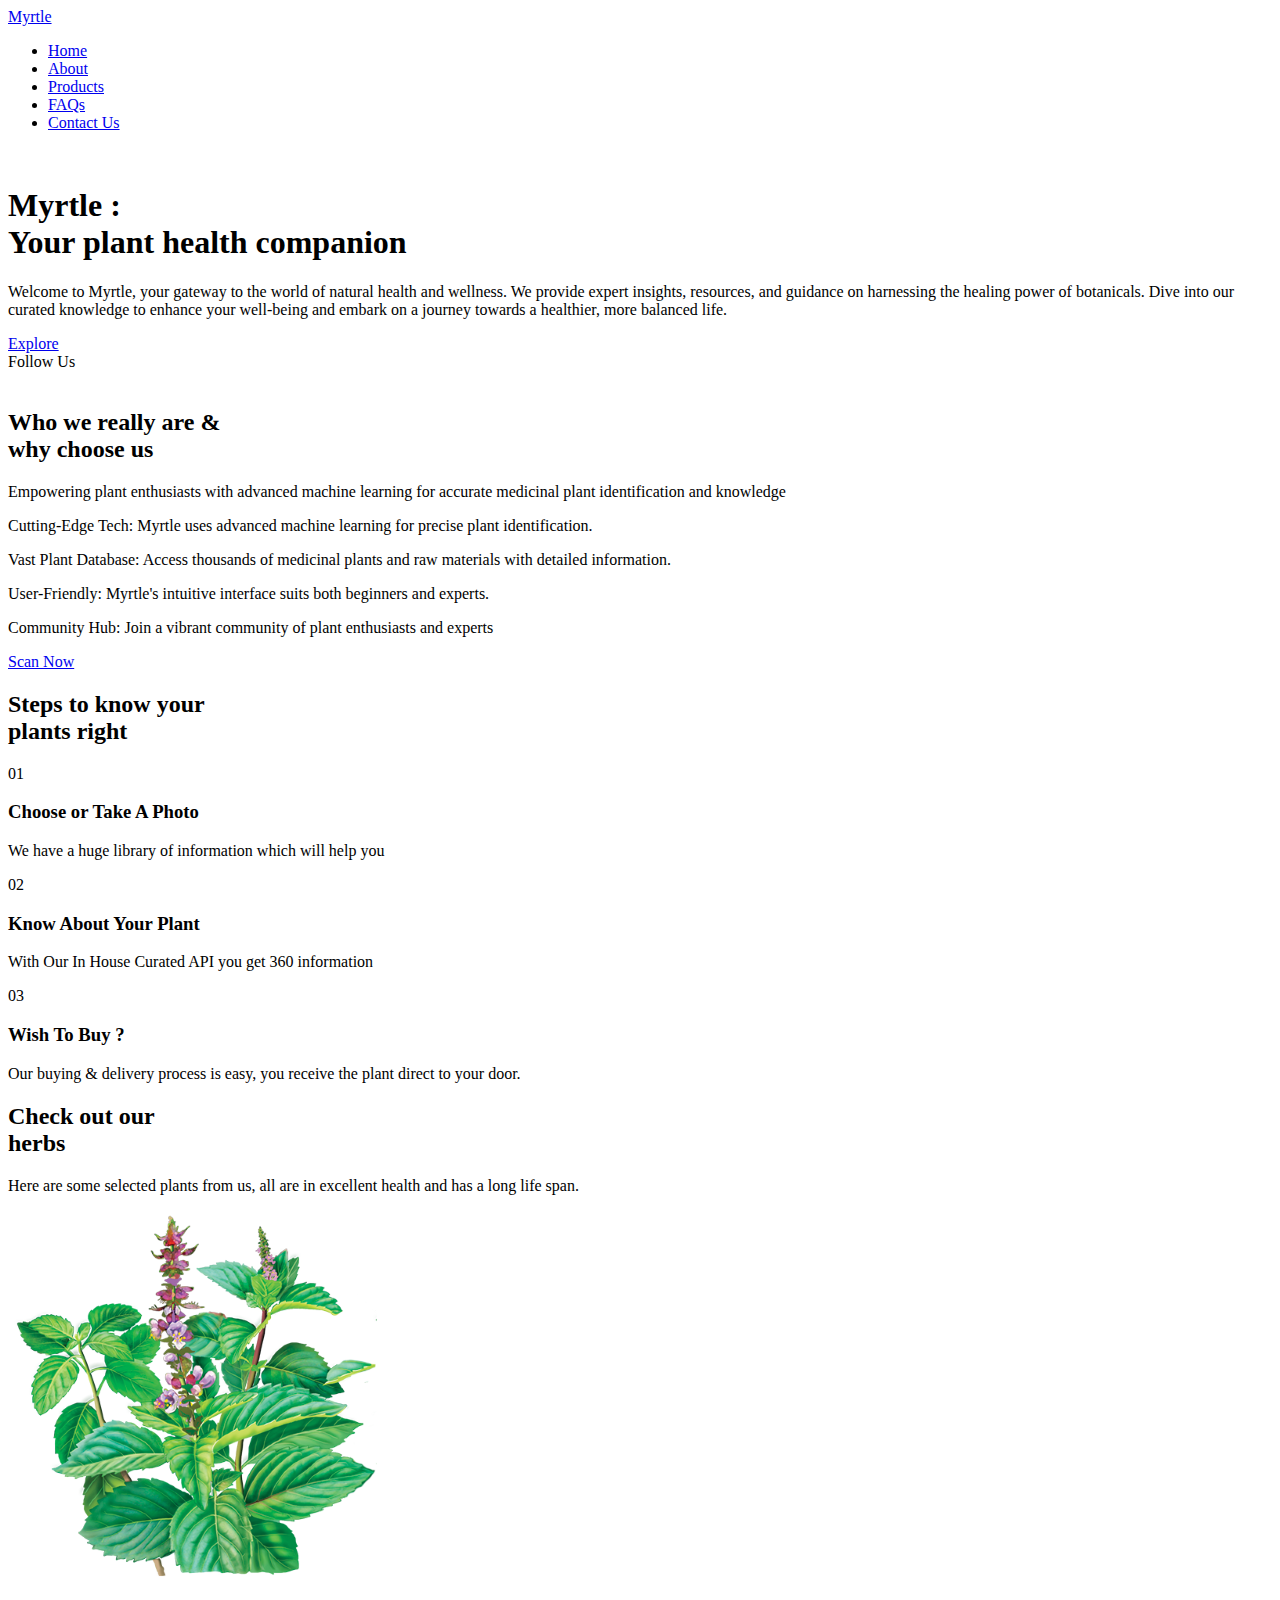
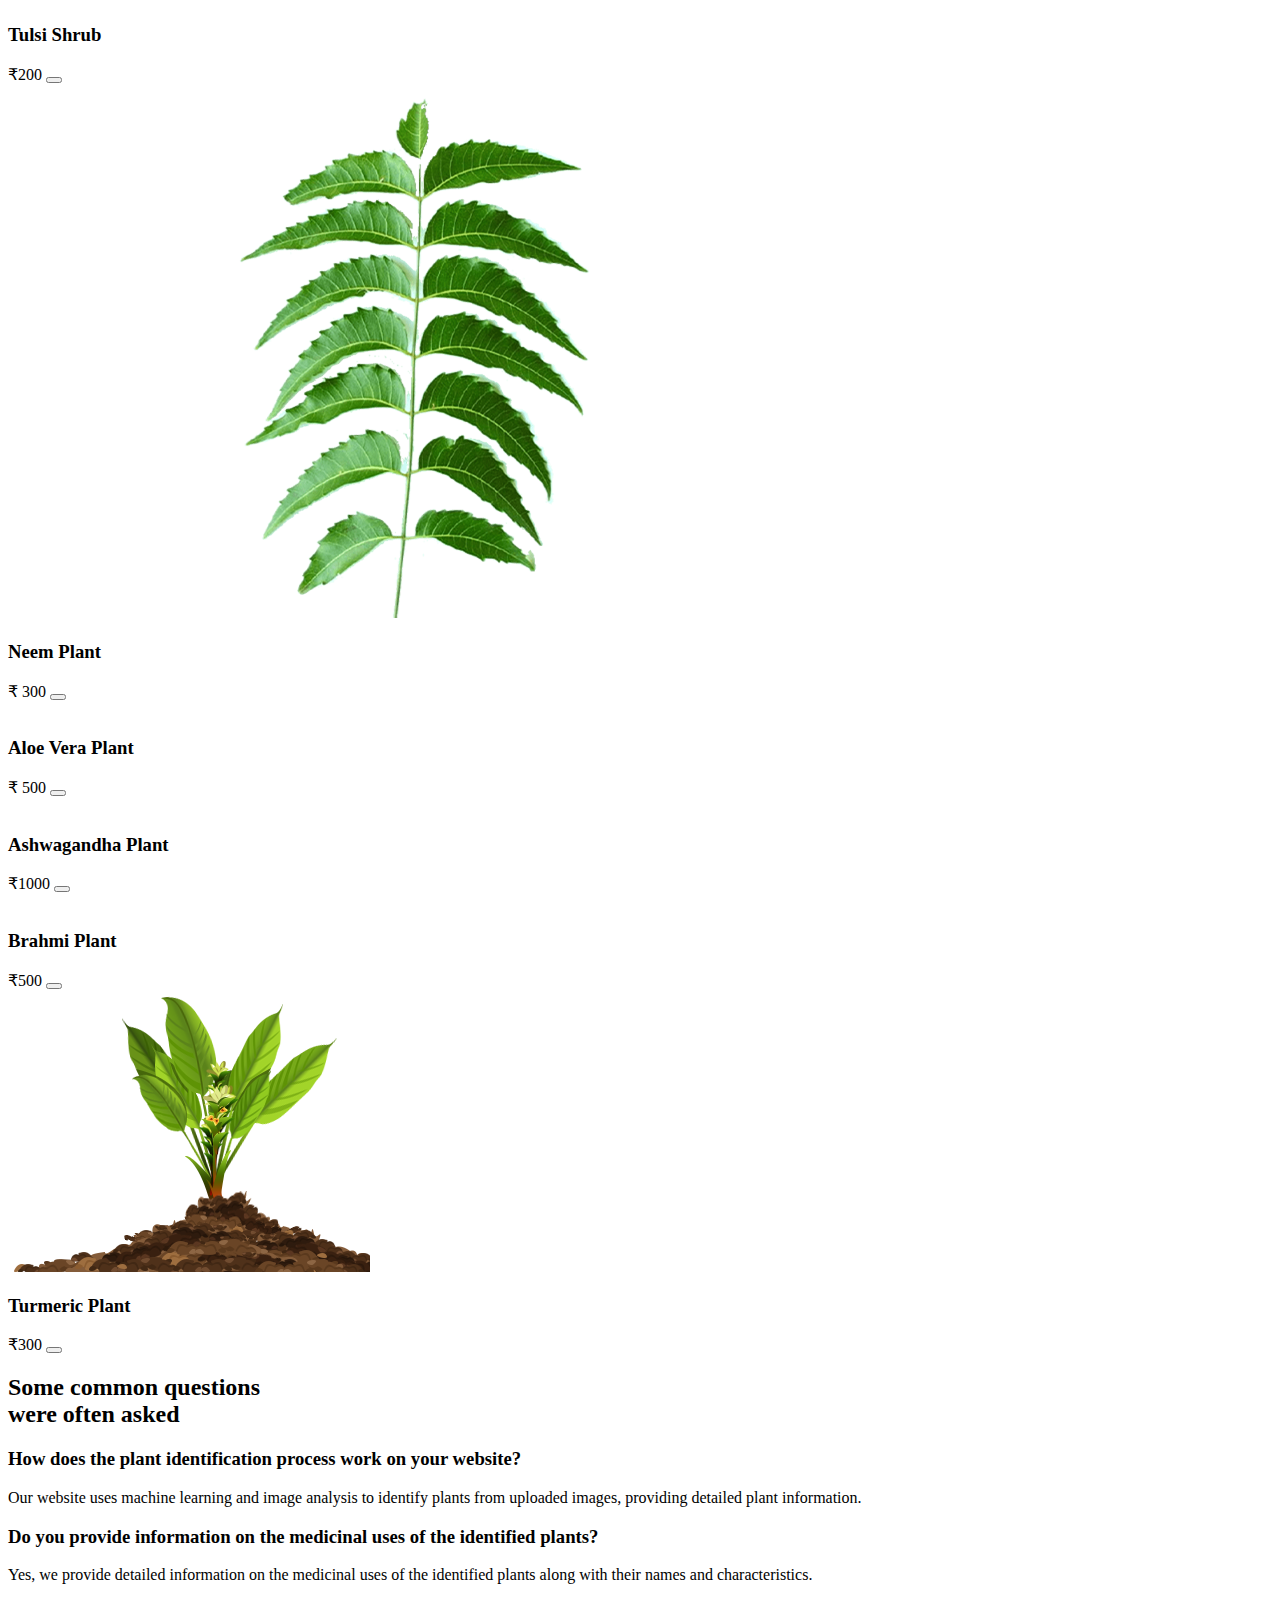
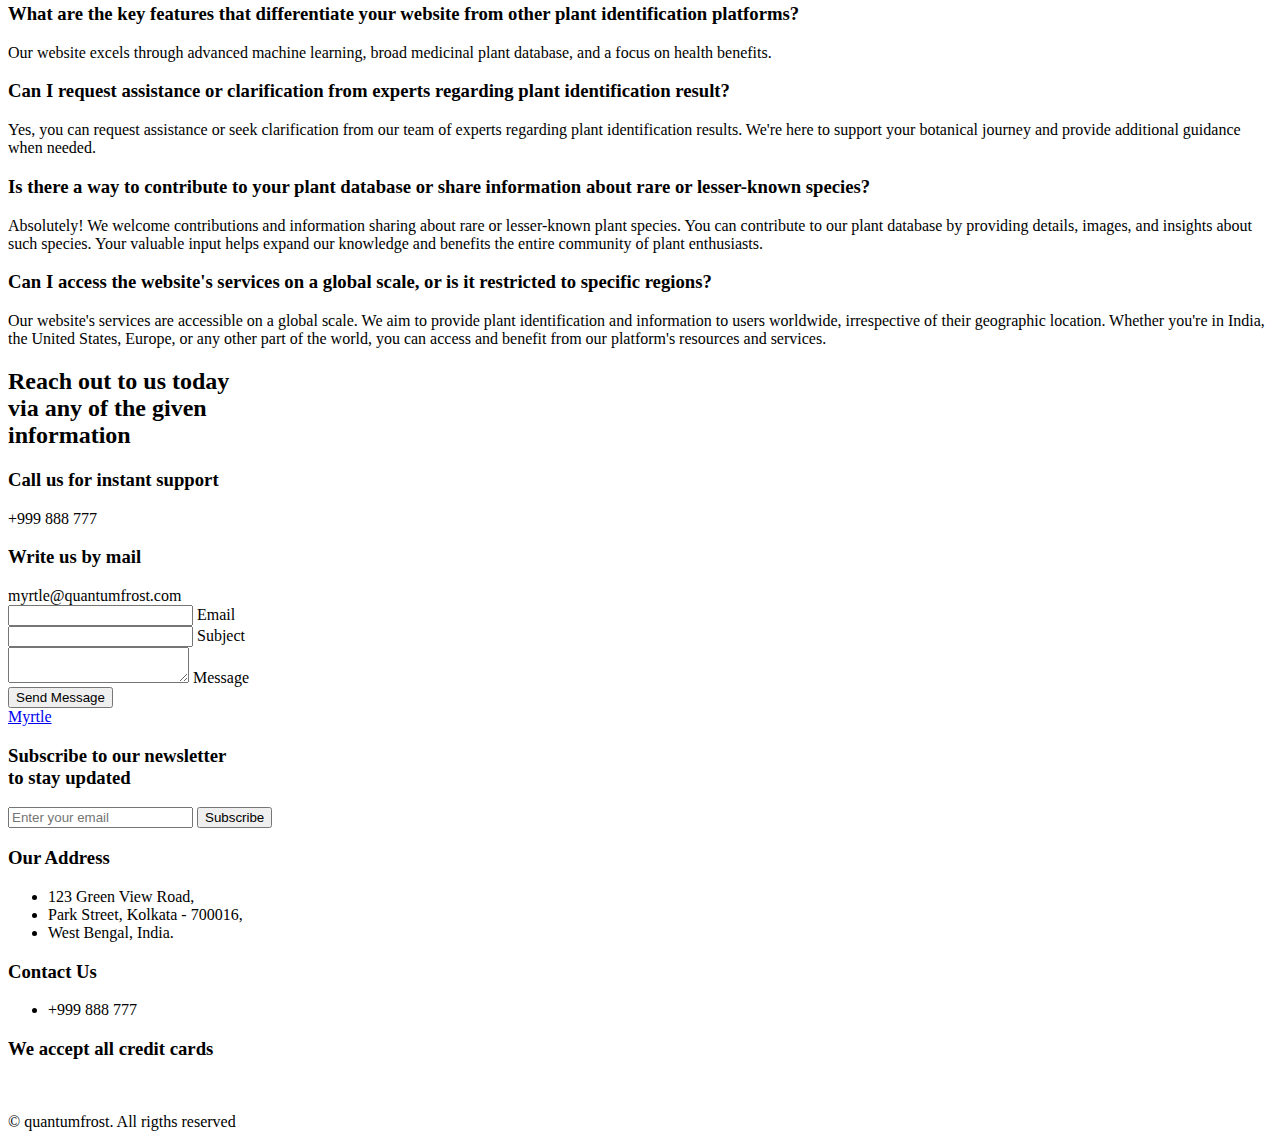
==== index.html @ d6c4e68c "Update" ====
<!DOCTYPE html>
    <html lang="en">
    <head>
        <meta charset="UTF-8">
        <meta name="viewport" content="width=device-width, initial-scale=1.0">

        <!--=============== FAVICON ===============-->
        <link rel="shortcut icon" href="assets/img/favicon.png" type="image/x-icon">

        <!--=============== REMIX ICONS ===============-->
        <link href="https://cdn.jsdelivr.net/npm/remixicon@2.5.0/fonts/remixicon.css" rel="stylesheet">

        <!--=============== CSS ===============-->
        <link rel="stylesheet" href="assets/css/styles.css">

        <title>Myrtle</title>
    </head>
    <body>
        <!--==================== HEADER ====================-->
        <header class="header" id="header">
            <nav class="nav container">
                <a href="#" class="nav__logo">
                    <i class="ri-leaf-line nav__logo-icon"></i> Myrtle
                </a>

                <div class="nav__menu" id="nav-menu">
                    <ul class="nav__list">
                        <li class="nav__item">
                            <a href="#home" class="nav__link active-link">Home</a>
                        </li>
                        <li class="nav__item">
                            <a href="#about" class="nav__link">About</a>
                        </li>
                        <li class="nav__item">
                            <a href="#products" class="nav__link">Products</a>
                        </li>
                        <li class="nav__item">
                            <a href="#faqs" class="nav__link">FAQs</a>
                        </li>
                        <li class="nav__item">
                            <a href="#contact" class="nav__link">Contact Us</a>
                        </li>
                    </ul>

                    <div class="nav__close" id="nav-close">
                        <i class="ri-close-line"></i>
                    </div>
                </div>

                <div class="nav__btns">
                    <!-- Theme change button -->
                    <i class="ri-moon-line change-theme" id="theme-button"></i>

                    <div class="nav__toggle" id="nav-toggle">
                        <i class="ri-menu-line"></i>
                    </div>
                </div>
            </nav>
        </header>

        <main class="main">
            <!--==================== HOME ====================-->
            <section class="home" id="home">
                <div class="home__container container grid">
                    <img src="assets\img\home.png" alt="" class="home__img">

                    <div class="home__data">
                        <h1 class="home__title">
                            Myrtle :<br> Your plant health companion
                        </h1>
                        <p class="home__description">
                            Welcome to Myrtle, your gateway to the world of natural health and wellness. We provide expert insights, resources, and guidance on harnessing the healing power of botanicals. Dive into our curated knowledge to enhance your well-being and embark on a journey towards a healthier, more balanced life.
                        </p>
                        <a href="#about" class="button button--flex">
                            Explore <i class="ri-arrow-right-down-line button__icon"></i>
                        </a>
                    </div>

                    <div class="home__social">
                        <span class="home__social-follow">Follow Us</span>

                        <div class="home__social-links">
                            <a href="https://www.facebook.com/" target="_blank" class="home__social-link">
                                <i class="ri-facebook-fill"></i>
                            </a>
                            <a href="https://www.instagram.com/" target="_blank" class="home__social-link">
                                <i class="ri-instagram-line"></i>
                            </a>
                            <a href="https://twitter.com/" target="_blank" class="home__social-link">
                                <i class="ri-twitter-fill"></i>
                            </a>
                        </div>
                    </div>
                </div>
            </section>

            <!--==================== ABOUT ====================-->
            <section class="about section container" id="about">
                <div class="about__container grid">
                    <img src="assets/img/about.png" alt="" class="about__img">

                    <div class="about__data">
                        <h2 class="section__title about__title">
                            Who we really are & <br> why choose us
                        </h2>

                        <p class="about__description">
                            Empowering plant enthusiasts with advanced machine learning for accurate medicinal plant identification and knowledge
                        </p>

                        <div class="about__details">
                            <p class="about__details-description">
                                <i class="ri-checkbox-fill about__details-icon"></i>
                                Cutting-Edge Tech: Myrtle uses advanced machine learning for precise plant identification.
                            </p>
                            <p class="about__details-description">
                                <i class="ri-checkbox-fill about__details-icon"></i>
                                Vast Plant Database: Access thousands of medicinal plants and raw materials with detailed information.
                            </p>
                            <p class="about__details-description">
                                <i class="ri-checkbox-fill about__details-icon"></i>
                                User-Friendly: Myrtle's intuitive interface suits both beginners and experts.
                            </p>
                            <p class="about__details-description">
                                <i class="ri-checkbox-fill about__details-icon"></i>
                                Community Hub: Join a vibrant community of plant enthusiasts and experts
                            </p>
                        </div>

                        <a href="#" class="button--link button--flex">
                            Scan Now <i class="ri-arrow-right-down-line button__icon"></i>
                        </a>
                    </div>
                </div>
            </section>

            <!--==================== STEPS ====================-->
            <section class="steps section container">
                <div class="steps__bg">
                    <h2 class="section__title-center steps__title">
                        Steps to know your <br> plants right
                    </h2>

                    <div class="steps__container grid">
                        <div class="steps__card">
                            <div class="steps__card-number">01</div>
                            <h3 class="steps__card-title">Choose or Take A Photo</h3>
                            <p class="steps__card-description">
                                We have a huge library of information which will help you
                            </p>
                        </div>

                        <div class="steps__card">
                            <div class="steps__card-number">02</div>
                            <h3 class="steps__card-title">Know About Your Plant</h3>
                            <p class="steps__card-description">
                                With Our In House Curated API you get 360 information
                            </p>
                        </div>

                        <div class="steps__card">
                            <div class="steps__card-number">03</div>
                            <h3 class="steps__card-title">Wish To Buy ?</h3>
                            <p class="steps__card-description">
                                Our buying & delivery process is easy, you receive the plant direct to your door.
                            </p>
                        </div>
                    </div>
                </div>
            </section>

            <!--==================== PRODUCTS ====================-->
            <section class="product section container" id="products">
                <h2 class="section__title-center">
                    Check out our <br> herbs
                </h2>

                <p class="product__description">
                    Here are some selected plants from us, all are in excellent 
                    health and has a long life span.
                </p>

                <div class="product__container grid">
                    <article class="product__card">
                        <div class="product__circle"></div>

                        <img src="assets\img\Tulsi.png" alt="" class="product__img">

                        <h3 class="product__title">Tulsi Shrub</h3>
                        <span class="product__price">₹200</span>

                        <button class="button--flex product__button">
                            <i class="ri-shopping-bag-line"></i>
                        </button>
                    </article>

                    <article class="product__card">
                        <div class="product__circle"></div>

                        <img src="assets/img/Neem.png" alt="" class="product__img">

                        <h3 class="product__title">Neem Plant</h3>
                        <span class="product__price"> ₹ 300</span>

                        <button class="button--flex product__button">
                            <i class="ri-shopping-bag-line"></i>
                        </button>
                    </article>

                    <article class="product__card">
                        <div class="product__circle"></div>

                        <img src="assets/img/product3.png" alt="" class="product__img">

                        <h3 class="product__title">Aloe Vera Plant</h3>
                        <span class="product__price">₹ 500</span>

                        <button class="button--flex product__button">
                            <i class="ri-shopping-bag-line"></i>
                        </button>
                    </article>

                    <article class="product__card">
                        <div class="product__circle"></div>

                        <img src="assets\img\Ashwagandha.jpg" alt="" class="product__img">

                        <h3 class="product__title">Ashwagandha Plant</h3>
                        <span class="product__price">₹1000</span>

                        <button class="button--flex product__button">
                            <i class="ri-shopping-bag-line"></i>
                        </button>
                    </article>

                    <article class="product__card">
                        <div class="product__circle"></div>

                        <img src="assets\img\Brahmi.png" alt="" class="product__img">

                        <h3 class="product__title">Brahmi Plant</h3>
                        <span class="product__price">₹500</span>

                        <button class="button--flex product__button">
                            <i class="ri-shopping-bag-line"></i>
                        </button>
                    </article>

                    <article class="product__card">
                        <div class="product__circle"></div>

                        <img src="assets\img\Turmeric.png" alt="" class="product__img">

                        <h3 class="product__title">Turmeric Plant</h3>
                        <span class="product__price">₹300</span>

                        <button class="button--flex product__button">
                            <i class="ri-shopping-bag-line"></i>
                        </button>
                    </article>
                </div>
            </section>

            <!--==================== QUESTIONS ====================-->
            <section class="questions section" id="faqs">
                <h2 class="section__title-center questions__title container">
                    Some common questions <br> were often asked
                </h2>

                <div class="questions__container container grid">
                    <div class="questions__group">
                        <div class="questions__item">
                            <header class="questions__header">
                                <i class="ri-add-line questions__icon"></i>
                                <h3 class="questions__item-title">
                                    How does the plant identification process work on your website?
                                </h3>
                            </header>

                            <div class="questions__content">
                                <p class="questions__description">
                                    Our website uses machine learning and image analysis to identify plants 
                                    from uploaded images, providing detailed plant information.
                                </p>
                            </div>
                        </div>

                        <div class="questions__item">
                            <header class="questions__header">
                                <i class="ri-add-line questions__icon"></i>
                                <h3 class="questions__item-title">
                                    Do you provide information on the medicinal uses of the identified plants?
                                </h3>
                            </header>

                            <div class="questions__content">
                                <p class="questions__description">
                                    Yes, we provide detailed information on the medicinal
                                    uses of the identified plants along with their names and characteristics.
                                </p>
                            </div>
                        </div>

                        <div class="questions__item">
                            <header class="questions__header">
                                <i class="ri-add-line questions__icon"></i>
                                <h3 class="questions__item-title">
                                    What are the key features that differentiate your website from other plant identification platforms?
                                </h3>
                            </header>

                            <div class="questions__content">
                                <p class="questions__description">
                                    Our website excels through advanced machine learning, 
                                    broad medicinal plant database, and a focus on health benefits.
                                </p>
                            </div>
                        </div>
                    </div>

                    <div class="questions__group">
                        <div class="questions__item">
                            <header class="questions__header">
                                <i class="ri-add-line questions__icon"></i>
                                <h3 class="questions__item-title">
                                    Can I request assistance or clarification from experts regarding plant identification result?
                                </h3>
                            </header>

                            <div class="questions__content">
                                <p class="questions__description">
                                    Yes, you can request assistance or seek clarification from our team of experts regarding plant identification results. 
                                    We're here to support your botanical journey and provide additional guidance when needed.
                                </p>
                            </div>
                        </div>

                        <div class="questions__item">
                            <header class="questions__header">
                                <i class="ri-add-line questions__icon"></i>
                                <h3 class="questions__item-title">
                                    Is there a way to contribute to your plant database or share information about rare or lesser-known species?
                                </h3>
                            </header>

                            <div class="questions__content">
                                <p class="questions__description">
                                    Absolutely! We welcome contributions and information sharing about rare or lesser-known plant species. You can contribute to our plant database by providing details, images, and insights about such species. 
                                    Your valuable input helps expand our knowledge and benefits the entire community of plant enthusiasts.
                                </p>
                            </div>
                        </div>

                        <div class="questions__item">
                            <header class="questions__header">
                                <i class="ri-add-line questions__icon"></i>
                                <h3 class="questions__item-title">
                                Can I access the website's services on a global scale, or is it restricted to specific regions?
                                </h3>
                            </header>

                            <div class="questions__content">
                                <p class="questions__description">
                                    Our website's services are accessible on a global scale. We aim to provide plant identification and information to users worldwide, irrespective of their geographic location. Whether you're in India, the United States, 
                                    Europe, or any other part of the world, you can access and benefit from our platform's resources and services.
                                </p>
                            </div>
                        </div>
                    </div>
                </div>
            </section>

            <!--==================== CONTACT ====================-->
            <section class="contact section container" id="contact">                
                <div class="contact__container grid">
                    <div class="contact__box">
                        <h2 class="section__title">
                            Reach out to us today <br> via any of the given <br> information
                        </h2>

                        <div class="contact__data">
                            <div class="contact__information">
                                <h3 class="contact__subtitle">Call us for instant support</h3>
                                <span class="contact__description">
                                    <i class="ri-phone-line contact__icon"></i>
                                    +999 888 777
                                </span>
                            </div>

                            <div class="contact__information">
                                <h3 class="contact__subtitle">Write us by mail</h3>
                                <span class="contact__description">
                                    <i class="ri-mail-line contact__icon"></i>
                                    myrtle@quantumfrost.com
                                </span>
                            </div>
                        </div>
                    </div>

                    <form action="" class="contact__form">
                        <div class="contact__inputs">
                            <div class="contact__content">
                                <input type="email" placeholder=" " class="contact__input">
                                <label for="" class="contact__label">Email</label>
                            </div>

                            <div class="contact__content">
                                <input type="text" placeholder=" " class="contact__input">
                                <label for="" class="contact__label">Subject</label>
                            </div>

                            <div class="contact__content contact__area">
                                <textarea name="message" placeholder=" " class="contact__input"></textarea>                              
                                <label for="" class="contact__label">Message</label>
                            </div>
                        </div>

                        <button class="button button--flex">
                            Send Message
                            <i class="ri-arrow-right-up-line button__icon"></i>
                        </button>
                    </form>
                </div>
            </section>
        </main>

        <!--==================== FOOTER ====================-->
        <footer class="footer section">
            <div class="footer__container container grid">
                <div class="footer__content">
                    <a href="#" class="footer__logo">
                        <i class="ri-leaf-line footer__logo-icon"></i> Myrtle
                    </a>

                    <h3 class="footer__title">
                        Subscribe to our newsletter <br> to stay updated
                    </h3>

                    <div class="footer__subscribe">
                        <input type="email" placeholder="Enter your email" class="footer__input">

                        <button class="button button--flex footer__button">
                            Subscribe
                            <i class="ri-arrow-right-up-line button__icon"></i>
                        </button>
                    </div>
                </div>

                <div class="footer__content">
                    <h3 class="footer__title">Our Address</h3>

                    <ul class="footer__data">
                        <li class="footer__information">123 Green View Road,</li>
                        <li class="footer__information">Park Street, Kolkata - 700016,</li>
                        <li class="footer__information">West Bengal, India.</li>
                    </ul>
                </div>

                <div class="footer__content">
                    <h3 class="footer__title">Contact Us</h3>

                    <ul class="footer__data">
                        <li class="footer__information">+999 888 777</li>
                        
                        <div class="footer__social">
                            <a href="https://www.facebook.com/" class="footer__social-link">
                                <i class="ri-facebook-fill"></i>
                            </a>
                            <a href="https://www.instagram.com/" class="footer__social-link">
                                <i class="ri-instagram-line"></i>
                            </a>
                            <a href="https://twitter.com/" class="footer__social-link">
                                <i class="ri-twitter-fill"></i>
                            </a>
                        </div>
                    </ul>
                </div>

                <div class="footer__content">
                    <h3 class="footer__title">
                        We accept all credit cards
                    </h3>

                    <div class="footer__cards">
                        <img src="assets/img/card1.png" alt="" class="footer__card">
                        <img src="assets/img/card2.png" alt="" class="footer__card">
                        <img src="assets/img/card3.png" alt="" class="footer__card">
                        <img src="assets/img/card4.png" alt="" class="footer__card">
                    </div>
                </div>
            </div>

            <p class="footer__copy">&#169; quantumfrost. All rigths reserved</p>
        </footer>
        
        <!--=============== SCROLL UP ===============-->
        <a href="#" class="scrollup" id="scroll-up"> 
            <i class="ri-arrow-up-fill scrollup__icon"></i>
        </a>

        <!--=============== SCROLL REVEAL ===============-->
        <script src="assets/js/scrollreveal.min.js"></script>
        
        <!--=============== MAIN JS ===============-->
        <script src="assets/js/main.js"></script>
    </body>
</html>
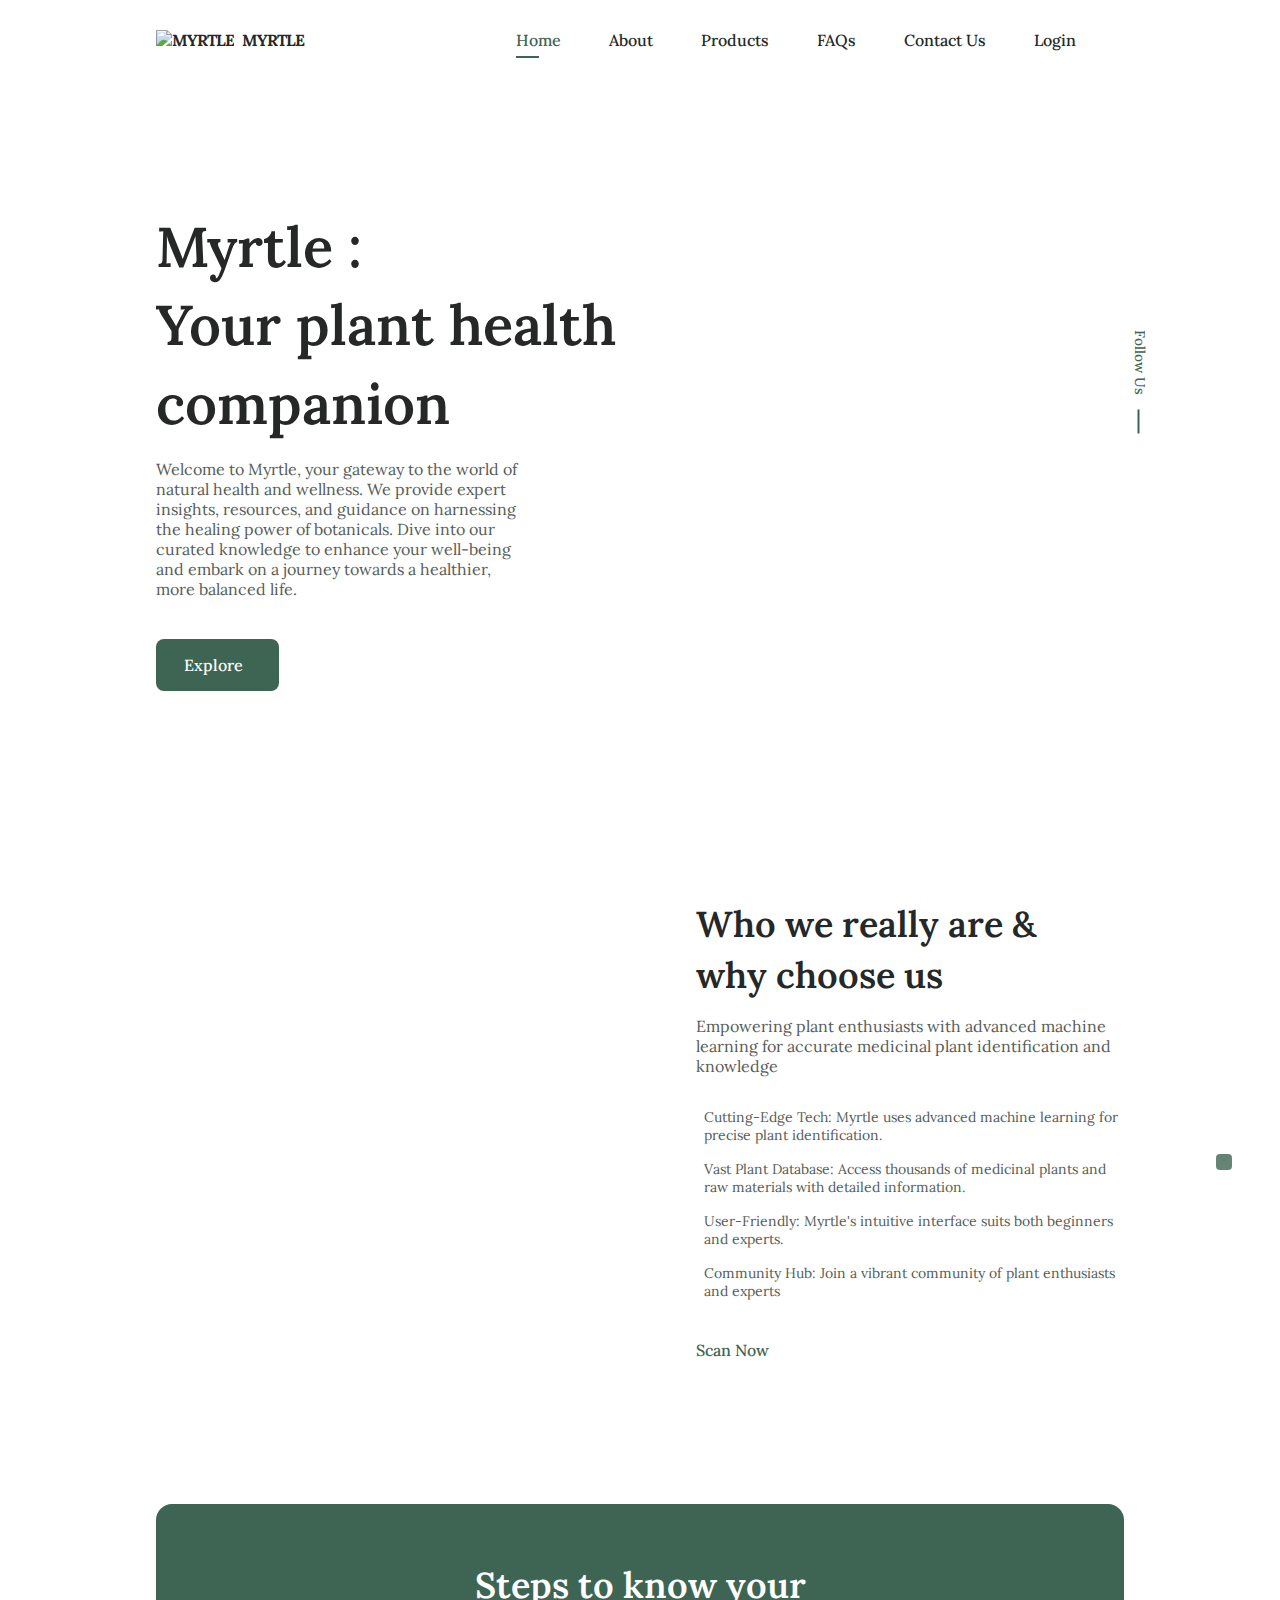
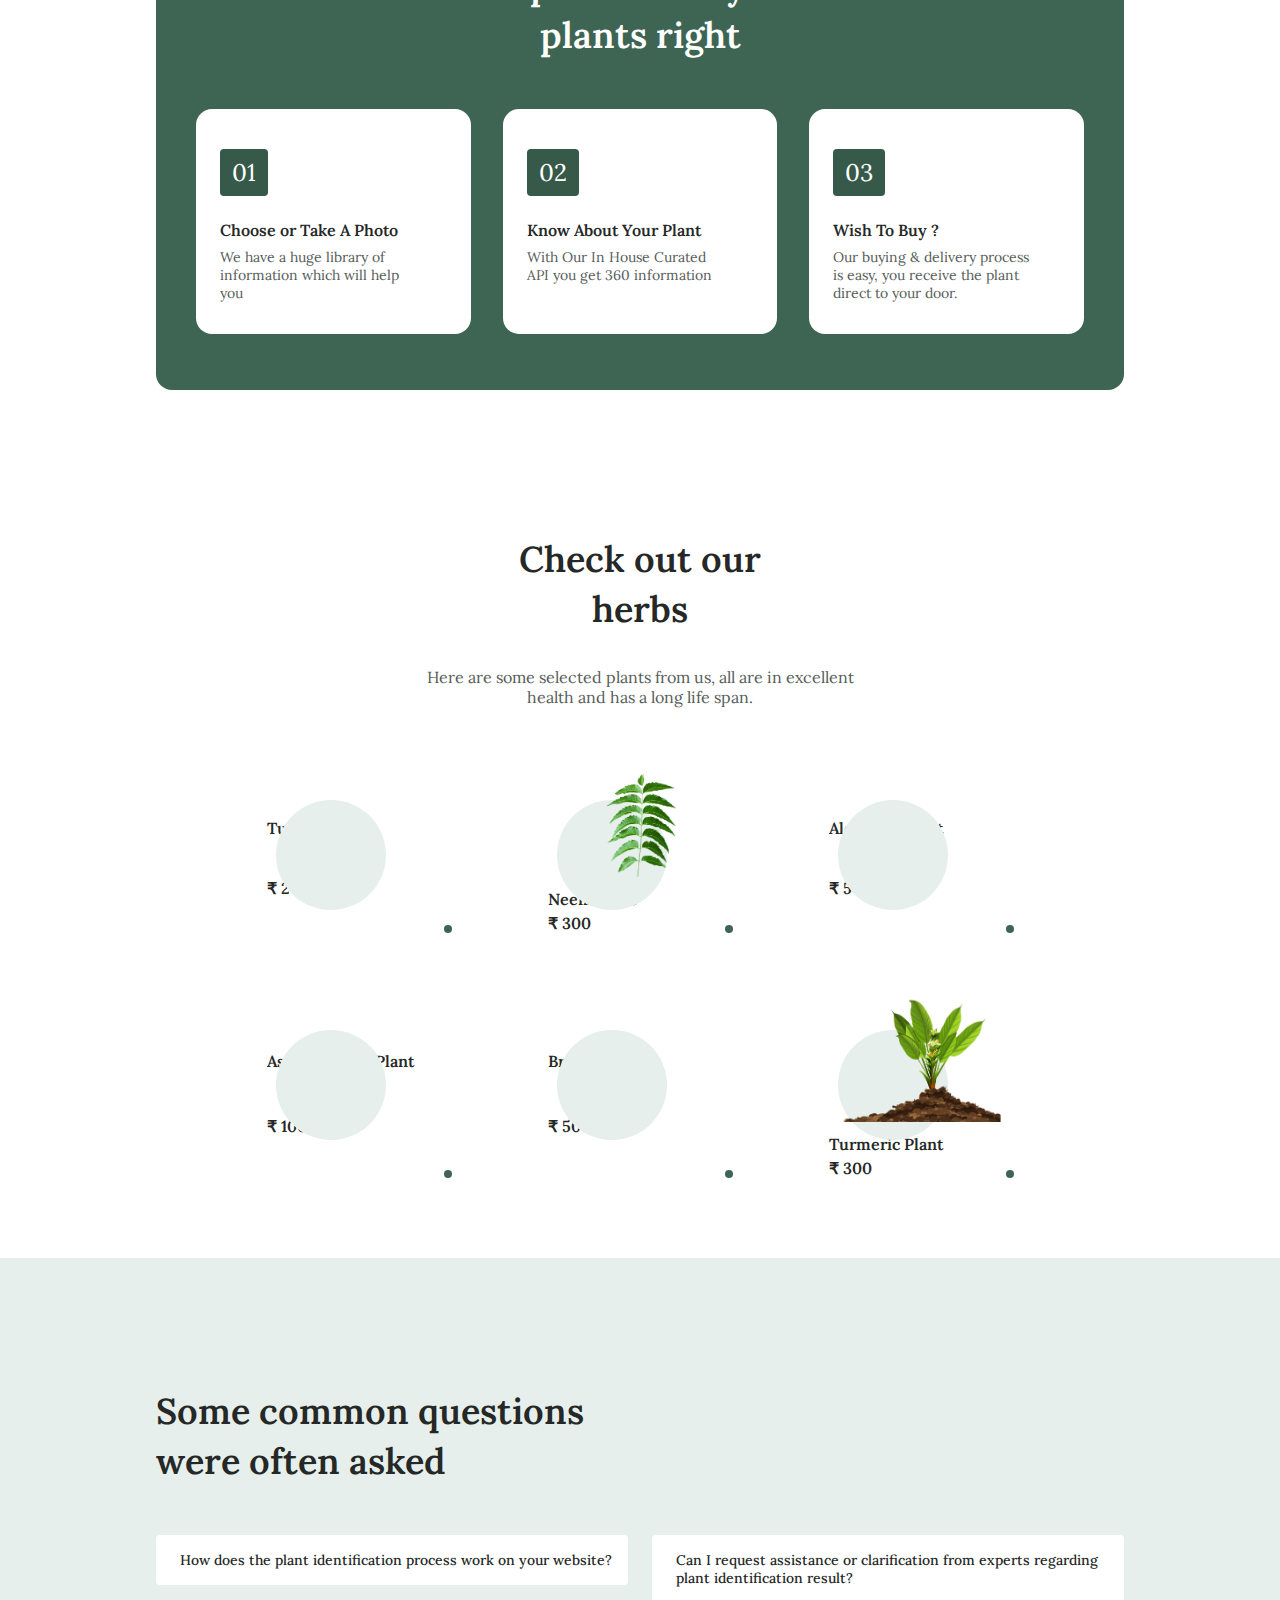
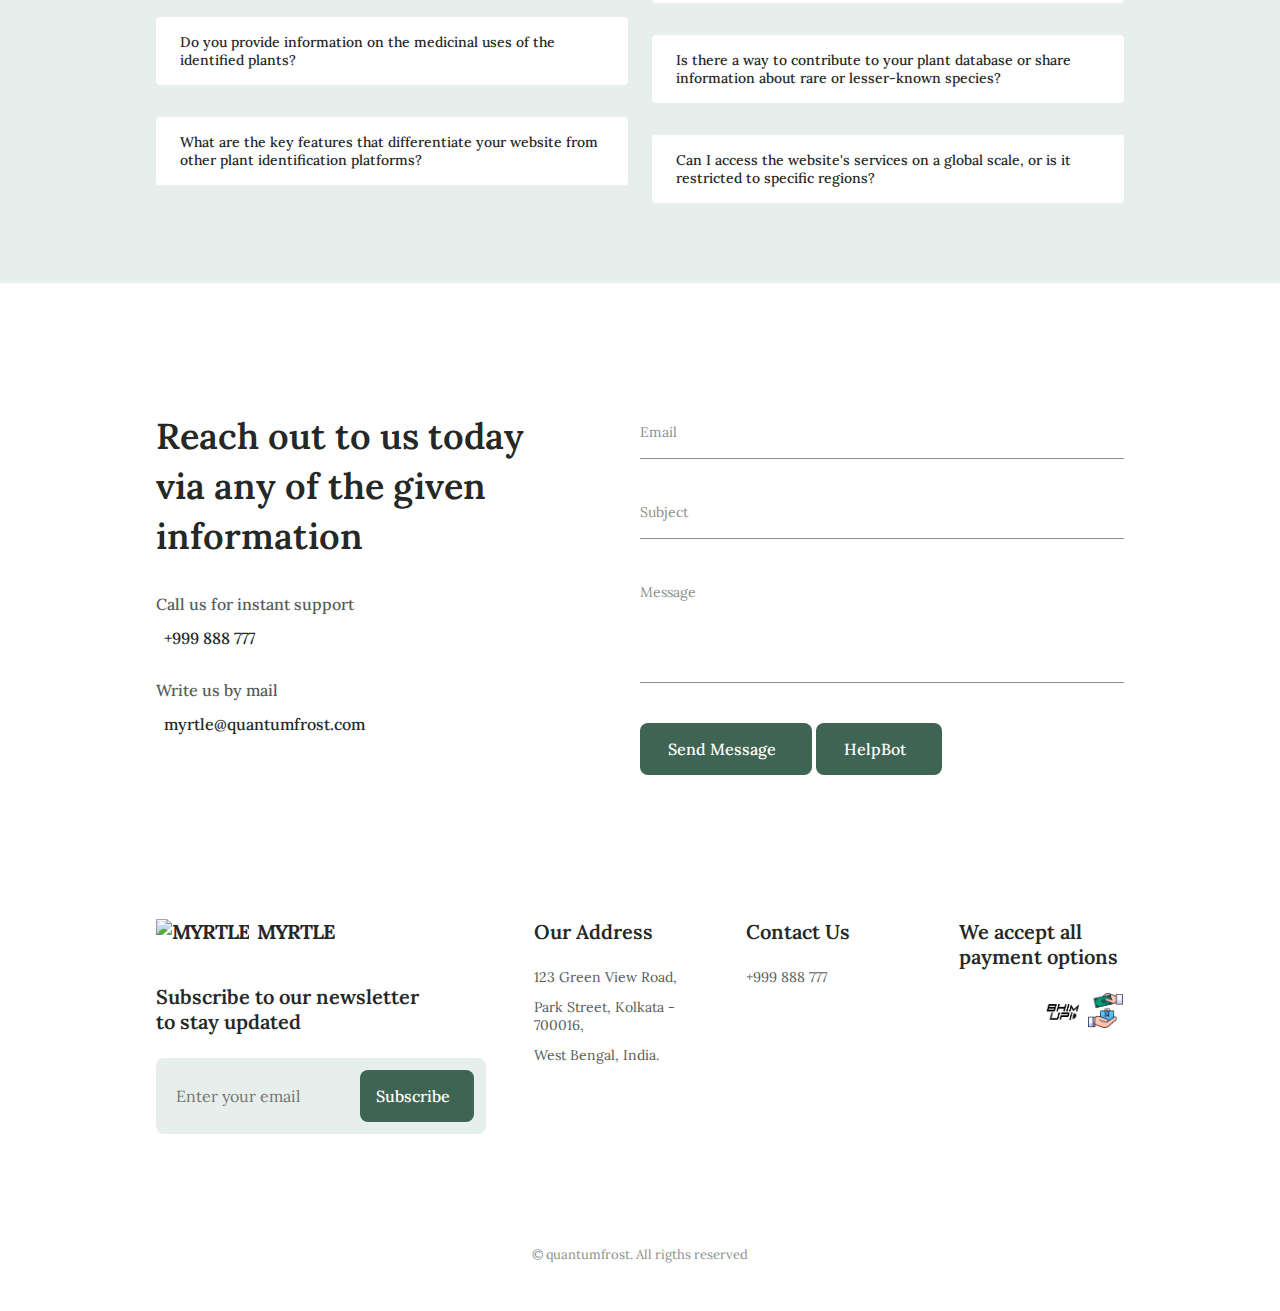
==== commit 8a39fb3e: "Upi Cod Added" ====
--- a/index.html
+++ b/index.html
@@ -1,507 +1,533 @@
 <!DOCTYPE html>
-    <html lang="en">
-    <head>
-        <meta charset="UTF-8">
-        <meta name="viewport" content="width=device-width, initial-scale=1.0">
-
-        <!--=============== FAVICON ===============-->
-        <link rel="shortcut icon" href="assets/img/favicon.png" type="image/x-icon">
-
-        <!--=============== REMIX ICONS ===============-->
-        <link href="https://cdn.jsdelivr.net/npm/remixicon@2.5.0/fonts/remixicon.css" rel="stylesheet">
-
-        <!--=============== CSS ===============-->
-        <link rel="stylesheet" href="assets/css/styles.css">
-
-        <title>Myrtle</title>
-    </head>
-    <body>
-        <!--==================== HEADER ====================-->
-        <header class="header" id="header">
-            <nav class="nav container">
-                <a href="#" class="nav__logo">
-                    <i class="ri-leaf-line nav__logo-icon"></i> Myrtle
+<html lang="en">
+
+<head>
+    <meta charset="UTF-8">
+    <meta name="viewport" content="width=device-width, initial-scale=1.0">
+
+    <!--=============== FAVICON ===============-->
+    <link rel="shortcut icon" href="assets\img\leaves-of-a-plant.png" type="image/x-icon">
+
+    <!--=============== REMIX ICONS ===============-->
+    <link href="https://cdn.jsdelivr.net/npm/remixicon@2.5.0/fonts/remixicon.css" rel="stylesheet">
+
+
+    <!--=============== CSS ===============-->
+    <link rel="stylesheet" href="assets/css/styles.css">
+
+    <title>Myrtle</title>
+</head>
+
+<body>
+    <!--==================== HEADER ====================-->
+    <header class="header" id="header">
+        <nav class="nav container">
+            <a href="#" class="nav__logo">
+                <img src="assets\img\leaves-of-a-plant.png" alt="Myrtle" class="nav__logo-image">Myrtle
+            </a>
+
+            <div class="nav__menu" id="nav-menu">
+                <ul class="nav__list">
+                    <li class="nav__item">
+                        <a href="#home" class="nav__link active-link">Home</a>
+                    </li>
+                    <li class="nav__item">
+                        <a href="#about" class="nav__link">About</a>
+                    </li>
+                    <li class="nav__item">
+                        <a href="#products" class="nav__link">Products</a>
+                    </li>
+                    <li class="nav__item">
+                        <a href="#faqs" class="nav__link">FAQs</a>
+                    </li>
+                    <li class="nav__item">
+                        <a href="#contact" class="nav__link">Contact Us</a>
+                    </li>
+                    <li class="nav__item">
+                        <a href="#login" class="nav__link">Login</a>
+                    </li>
+                </ul>
+                <!-- ... -->
+            </div>
+
+            <div class="nav__btns">
+                <!-- Theme change button -->
+                <i class="ri-moon-line change-theme" id="theme-button"></i>
+
+                <div class="nav__toggle" id="nav-toggle">
+                    <i class="ri-menu-line"></i>
+                </div>
+            </div>
+        </nav>
+    </header>
+
+    <main class="main">
+        <!--==================== HOME ====================-->
+        <section class="home" id="home">
+            <div class="home__container container grid">
+                <img src="assets\img\Header Image.png" alt="" class="home__img">
+
+                <div class="home__data">
+                    <h1 class="home__title">
+                        Myrtle :<br> Your plant health companion
+                    </h1>
+                    <p class="home__description">
+                        Welcome to Myrtle, your gateway to the world of natural health and wellness. We provide expert
+                        insights, resources, and guidance on harnessing the healing power of botanicals. Dive into our
+                        curated knowledge to enhance your well-being and embark on a journey towards a healthier, more
+                        balanced life.
+                    </p>
+                    <a href="#about" class="button button--flex">
+                        Explore <i class="ri-arrow-right-down-line button__icon"></i>
+                    </a>
+                </div>
+
+                <div class="home__social">
+                    <span class="home__social-follow">Follow Us</span>
+
+                    <div class="home__social-links">
+                        <a href="https://www.facebook.com/" target="_blank" class="home__social-link">
+                            <i class="ri-facebook-fill"></i>
+                        </a>
+                        <a href="https://www.instagram.com/" target="_blank" class="home__social-link">
+                            <i class="ri-instagram-line"></i>
+                        </a>
+                        <a href="https://twitter.com/" target="_blank" class="home__social-link">
+                            <i class="ri-twitter-fill"></i>
+                        </a>
+                    </div>
+                </div>
+            </div>
+        </section>
+
+        <!--==================== ABOUT ====================-->
+        <section class="about section container" id="about">
+            <div class="about__container grid">
+                <img src="assets/img/about.png" alt="" class="about__img">
+
+                <div class="about__data">
+                    <h2 class="section__title about__title">
+                        Who we really are & <br> why choose us
+                    </h2>
+
+                    <p class="about__description">
+                        Empowering plant enthusiasts with advanced machine learning for accurate medicinal plant
+                        identification and knowledge
+                    </p>
+
+                    <div class="about__details">
+                        <p class="about__details-description">
+                            <i class="ri-checkbox-fill about__details-icon"></i>
+                            Cutting-Edge Tech: Myrtle uses advanced machine learning for precise plant identification.
+                        </p>
+                        <p class="about__details-description">
+                            <i class="ri-checkbox-fill about__details-icon"></i>
+                            Vast Plant Database: Access thousands of medicinal plants and raw materials with detailed
+                            information.
+                        </p>
+                        <p class="about__details-description">
+                            <i class="ri-checkbox-fill about__details-icon"></i>
+                            User-Friendly: Myrtle's intuitive interface suits both beginners and experts.
+                        </p>
+                        <p class="about__details-description">
+                            <i class="ri-checkbox-fill about__details-icon"></i>
+                            Community Hub: Join a vibrant community of plant enthusiasts and experts
+                        </p>
+                    </div>
+
+                    <a href="#" class="button--link button--flex">
+                        Scan Now <i class="ri-arrow-right-down-line button__icon"></i>
+                    </a>
+                </div>
+            </div>
+        </section>
+
+        <!--==================== STEPS ====================-->
+        <section class="steps section container">
+            <div class="steps__bg">
+                <h2 class="section__title-center steps__title">
+                    Steps to know your <br> plants right
+                </h2>
+
+                <div class="steps__container grid">
+                    <div class="steps__card">
+                        <div class="steps__card-number">01</div>
+                        <h3 class="steps__card-title">Choose or Take A Photo</h3>
+                        <p class="steps__card-description">
+                            We have a huge library of information which will help you
+                        </p>
+                    </div>
+
+                    <div class="steps__card">
+                        <div class="steps__card-number">02</div>
+                        <h3 class="steps__card-title">Know About Your Plant</h3>
+                        <p class="steps__card-description">
+                            With Our In House Curated API you get 360 information
+                        </p>
+                    </div>
+
+                    <div class="steps__card">
+                        <div class="steps__card-number">03</div>
+                        <h3 class="steps__card-title">Wish To Buy ?</h3>
+                        <p class="steps__card-description">
+                            Our buying & delivery process is easy, you receive the plant direct to your door.
+                        </p>
+                    </div>
+                </div>
+            </div>
+        </section>
+
+        <!--==================== PRODUCTS ====================-->
+        <section class="product section container" id="products">
+            <h2 class="section__title-center">
+                Check out our <br> herbs
+            </h2>
+
+            <p class="product__description">
+                Here are some selected plants from us, all are in excellent
+                health and has a long life span.
+            </p>
+
+            <div class="product__container grid">
+                <article class="product__card">
+                    <div class="product__circle"></div>
+
+                    <img src="assets\img\TulsiPot.png" alt="" class="product__img">
+
+                    <h3 class="product__title">Tulsi Shrub</h3>
+                    <span class="product__price">₹ 200</span>
+
+                    <button class="button--flex product__button">
+                        <i class="ri-shopping-bag-line"></i>
+                    </button>
+                </article>
+
+                <article class="product__card">
+                    <div class="product__circle"></div>
+
+                    <img src="assets/img/Neem.png" alt="" class="product__img">
+
+                    <h3 class="product__title">Neem Plant</h3>
+                    <span class="product__price"> ₹ 300</span>
+
+                    <button class="button--flex product__button">
+                        <i class="ri-shopping-bag-line"></i>
+                    </button>
+                </article>
+
+                <article class="product__card">
+                    <div class="product__circle"></div>
+
+                    <img src="assets/img/product3.png" alt="" class="product__img">
+
+                    <h3 class="product__title">Aloe Vera Plant</h3>
+                    <span class="product__price">₹ 500</span>
+
+                    <button class="button--flex product__button">
+                        <i class="ri-shopping-bag-line"></i>
+                    </button>
+                </article>
+
+                <article class="product__card">
+                    <div class="product__circle"></div>
+
+                    <img src="assets\img\Ashwa.png" alt="" class="product__img">
+
+                    <h3 class="product__title">Ashwagandha Plant</h3>
+                    <span class="product__price">₹ 1000</span>
+
+                    <button class="button--flex product__button">
+                        <i class="ri-shopping-bag-line"></i>
+                    </button>
+                </article>
+
+                <article class="product__card">
+                    <div class="product__circle"></div>
+
+                    <img src="assets\img\Brahmi.png" alt="" class="product__img">
+
+                    <h3 class="product__title">Brahmi Plant</h3>
+                    <span class="product__price">₹ 500</span>
+
+                    <button class="button--flex product__button">
+                        <i class="ri-shopping-bag-line"></i>
+                    </button>
+                </article>
+
+                <article class="product__card">
+                    <div class="product__circle"></div>
+
+                    <img src="assets\img\Turmeric.png" alt="" class="product__img">
+
+                    <h3 class="product__title">Turmeric Plant</h3>
+                    <span class="product__price">₹ 300</span>
+
+                    <button class="button--flex product__button">
+                        <i class="ri-shopping-bag-line"></i>
+                    </button>
+                </article>
+            </div>
+        </section>
+
+        <!--==================== QUESTIONS ====================-->
+        <section class="questions section" id="faqs">
+            <h2 class="section__title-center questions__title container">
+                Some common questions <br> were often asked
+            </h2>
+
+            <div class="questions__container container grid">
+                <div class="questions__group">
+                    <div class="questions__item">
+                        <header class="questions__header">
+                            <i class="ri-add-line questions__icon"></i>
+                            <h3 class="questions__item-title">
+                                How does the plant identification process work on your website?
+                            </h3>
+                        </header>
+
+                        <div class="questions__content">
+                            <p class="questions__description">
+                                Our website uses machine learning and image analysis to identify plants
+                                from uploaded images, providing detailed plant information.
+                            </p>
+                        </div>
+                    </div>
+
+                    <div class="questions__item">
+                        <header class="questions__header">
+                            <i class="ri-add-line questions__icon"></i>
+                            <h3 class="questions__item-title">
+                                Do you provide information on the medicinal uses of the identified plants?
+                            </h3>
+                        </header>
+
+                        <div class="questions__content">
+                            <p class="questions__description">
+                                Yes, we provide detailed information on the medicinal
+                                uses of the identified plants along with their names and characteristics.
+                            </p>
+                        </div>
+                    </div>
+
+                    <div class="questions__item">
+                        <header class="questions__header">
+                            <i class="ri-add-line questions__icon"></i>
+                            <h3 class="questions__item-title">
+                                What are the key features that differentiate your website from other plant
+                                identification platforms?
+                            </h3>
+                        </header>
+
+                        <div class="questions__content">
+                            <p class="questions__description">
+                                Our website excels through advanced machine learning,
+                                broad medicinal plant database, and a focus on health benefits.
+                            </p>
+                        </div>
+                    </div>
+                </div>
+
+                <div class="questions__group">
+                    <div class="questions__item">
+                        <header class="questions__header">
+                            <i class="ri-add-line questions__icon"></i>
+                            <h3 class="questions__item-title">
+                                Can I request assistance or clarification from experts regarding plant identification
+                                result?
+                            </h3>
+                        </header>
+
+                        <div class="questions__content">
+                            <p class="questions__description">
+                                Yes, you can request assistance or seek clarification from our team of experts regarding
+                                plant identification results.
+                                We're here to support your botanical journey and provide additional guidance when
+                                needed.
+                            </p>
+                        </div>
+                    </div>
+
+                    <div class="questions__item">
+                        <header class="questions__header">
+                            <i class="ri-add-line questions__icon"></i>
+                            <h3 class="questions__item-title">
+                                Is there a way to contribute to your plant database or share information about rare or
+                                lesser-known species?
+                            </h3>
+                        </header>
+
+                        <div class="questions__content">
+                            <p class="questions__description">
+                                Absolutely! We welcome contributions and information sharing about rare or lesser-known
+                                plant species. You can contribute to our plant database by providing details, images,
+                                and insights about such species.
+                                Your valuable input helps expand our knowledge and benefits the entire community of
+                                plant enthusiasts.
+                            </p>
+                        </div>
+                    </div>
+
+                    <div class="questions__item">
+                        <header class="questions__header">
+                            <i class="ri-add-line questions__icon"></i>
+                            <h3 class="questions__item-title">
+                                Can I access the website's services on a global scale, or is it restricted to specific
+                                regions?
+                            </h3>
+                        </header>
+
+                        <div class="questions__content">
+                            <p class="questions__description">
+                                Our website's services are accessible on a global scale. We aim to provide plant
+                                identification and information to users worldwide, irrespective of their geographic
+                                location. Whether you're in India, the United States,
+                                Europe, or any other part of the world, you can access and benefit from our platform's
+                                resources and services.
+                            </p>
+                        </div>
+                    </div>
+                </div>
+            </div>
+        </section>
+
+        <!--==================== CONTACT ====================-->
+        <section class="contact section container" id="contact">
+            <div class="contact__container grid">
+                <div class="contact__box">
+                    <h2 class="section__title">
+                        Reach out to us today <br> via any of the given <br> information
+                    </h2>
+
+                    <div class="contact__data">
+                        <div class="contact__information">
+                            <h3 class="contact__subtitle">Call us for instant support</h3>
+                            <span class="contact__description">
+                                <i class="ri-phone-line contact__icon"></i>
+                                +999 888 777
+                            </span>
+                        </div>
+
+                        <div class="contact__information">
+                            <h3 class="contact__subtitle">Write us by mail</h3>
+                            <span class="contact__description">
+                                <i class="ri-mail-line contact__icon"></i>
+                                myrtle@quantumfrost.com
+                            </span>
+                        </div>
+                    </div>
+                </div>
+
+                <form action="" class="contact__form">
+                    <div class="contact__inputs">
+                        <div class="contact__content">
+                            <input type="email" placeholder=" " class="contact__input">
+                            <label for="" class="contact__label">Email</label>
+                        </div>
+
+                        <div class="contact__content">
+                            <input type="text" placeholder=" " class="contact__input">
+                            <label for="" class="contact__label">Subject</label>
+                        </div>
+
+                        <div class="contact__content contact__area">
+                            <textarea name="message" placeholder=" " class="contact__input"></textarea>
+                            <label for="" class="contact__label">Message</label>
+                        </div>
+                    </div>
+
+                    <button class="button button--flex">
+                        Send Message
+                        <i class="ri-arrow-right-up-line button__icon"></i>
+                    </button>
+                    <button class="button button--flex">
+                        HelpBot
+                        <i class="ri-arrow-right-up-line button__icon"></i>
+                    </button>
+                </form>
+            </div>
+        </section>
+    </main>
+
+    <!--==================== FOOTER ====================-->
+    <footer class="footer section">
+        <div class="footer__container container grid">
+            <div class="footer__content">
+                <a href="#" class="footer__logo">
+                    <img src="assets\img\leaves-of-a-plant.png" alt="Myrtle" class="footer__logo-image">Myrtle
                 </a>
 
-                <div class="nav__menu" id="nav-menu">
-                    <ul class="nav__list">
-                        <li class="nav__item">
-                            <a href="#home" class="nav__link active-link">Home</a>
-                        </li>
-                        <li class="nav__item">
-                            <a href="#about" class="nav__link">About</a>
-                        </li>
-                        <li class="nav__item">
-                            <a href="#products" class="nav__link">Products</a>
-                        </li>
-                        <li class="nav__item">
-                            <a href="#faqs" class="nav__link">FAQs</a>
-                        </li>
-                        <li class="nav__item">
-                            <a href="#contact" class="nav__link">Contact Us</a>
-                        </li>
-                    </ul>
-
-                    <div class="nav__close" id="nav-close">
-                        <i class="ri-close-line"></i>
-                    </div>
-                </div>
-
-                <div class="nav__btns">
-                    <!-- Theme change button -->
-                    <i class="ri-moon-line change-theme" id="theme-button"></i>
-
-                    <div class="nav__toggle" id="nav-toggle">
-                        <i class="ri-menu-line"></i>
-                    </div>
-                </div>
-            </nav>
-        </header>
-
-        <main class="main">
-            <!--==================== HOME ====================-->
-            <section class="home" id="home">
-                <div class="home__container container grid">
-                    <img src="assets\img\home.png" alt="" class="home__img">
-
-                    <div class="home__data">
-                        <h1 class="home__title">
-                            Myrtle :<br> Your plant health companion
-                        </h1>
-                        <p class="home__description">
-                            Welcome to Myrtle, your gateway to the world of natural health and wellness. We provide expert insights, resources, and guidance on harnessing the healing power of botanicals. Dive into our curated knowledge to enhance your well-being and embark on a journey towards a healthier, more balanced life.
-                        </p>
-                        <a href="#about" class="button button--flex">
-                            Explore <i class="ri-arrow-right-down-line button__icon"></i>
+
+                <h3 class="footer__title">
+                    Subscribe to our newsletter <br> to stay updated
+                </h3>
+
+                <div class="footer__subscribe">
+                    <input type="email" placeholder="Enter your email" class="footer__input">
+
+                    <button class="button button--flex footer__button">
+                        Subscribe
+                        <i class="ri-arrow-right-up-line button__icon"></i>
+                    </button>
+                </div>
+            </div>
+
+            <div class="footer__content">
+                <h3 class="footer__title">Our Address</h3>
+
+                <ul class="footer__data">
+                    <li class="footer__information">123 Green View Road,</li>
+                    <li class="footer__information">Park Street, Kolkata - 700016,</li>
+                    <li class="footer__information">West Bengal, India.</li>
+                </ul>
+            </div>
+
+            <div class="footer__content">
+                <h3 class="footer__title">Contact Us</h3>
+
+                <ul class="footer__data">
+                    <li class="footer__information">+999 888 777</li>
+
+                    <div class="footer__social">
+                        <a href="https://www.facebook.com/" class="footer__social-link">
+                            <i class="ri-facebook-fill"></i>
                         </a>
-                    </div>
-
-                    <div class="home__social">
-                        <span class="home__social-follow">Follow Us</span>
-
-                        <div class="home__social-links">
-                            <a href="https://www.facebook.com/" target="_blank" class="home__social-link">
-                                <i class="ri-facebook-fill"></i>
-                            </a>
-                            <a href="https://www.instagram.com/" target="_blank" class="home__social-link">
-                                <i class="ri-instagram-line"></i>
-                            </a>
-                            <a href="https://twitter.com/" target="_blank" class="home__social-link">
-                                <i class="ri-twitter-fill"></i>
-                            </a>
-                        </div>
-                    </div>
-                </div>
-            </section>
-
-            <!--==================== ABOUT ====================-->
-            <section class="about section container" id="about">
-                <div class="about__container grid">
-                    <img src="assets/img/about.png" alt="" class="about__img">
-
-                    <div class="about__data">
-                        <h2 class="section__title about__title">
-                            Who we really are & <br> why choose us
-                        </h2>
-
-                        <p class="about__description">
-                            Empowering plant enthusiasts with advanced machine learning for accurate medicinal plant identification and knowledge
-                        </p>
-
-                        <div class="about__details">
-                            <p class="about__details-description">
-                                <i class="ri-checkbox-fill about__details-icon"></i>
-                                Cutting-Edge Tech: Myrtle uses advanced machine learning for precise plant identification.
-                            </p>
-                            <p class="about__details-description">
-                                <i class="ri-checkbox-fill about__details-icon"></i>
-                                Vast Plant Database: Access thousands of medicinal plants and raw materials with detailed information.
-                            </p>
-                            <p class="about__details-description">
-                                <i class="ri-checkbox-fill about__details-icon"></i>
-                                User-Friendly: Myrtle's intuitive interface suits both beginners and experts.
-                            </p>
-                            <p class="about__details-description">
-                                <i class="ri-checkbox-fill about__details-icon"></i>
-                                Community Hub: Join a vibrant community of plant enthusiasts and experts
-                            </p>
-                        </div>
-
-                        <a href="#" class="button--link button--flex">
-                            Scan Now <i class="ri-arrow-right-down-line button__icon"></i>
+                        <a href="https://www.instagram.com/" class="footer__social-link">
+                            <i class="ri-instagram-line"></i>
                         </a>
-                    </div>
-                </div>
-            </section>
-
-            <!--==================== STEPS ====================-->
-            <section class="steps section container">
-                <div class="steps__bg">
-                    <h2 class="section__title-center steps__title">
-                        Steps to know your <br> plants right
-                    </h2>
-
-                    <div class="steps__container grid">
-                        <div class="steps__card">
-                            <div class="steps__card-number">01</div>
-                            <h3 class="steps__card-title">Choose or Take A Photo</h3>
-                            <p class="steps__card-description">
-                                We have a huge library of information which will help you
-                            </p>
-                        </div>
-
-                        <div class="steps__card">
-                            <div class="steps__card-number">02</div>
-                            <h3 class="steps__card-title">Know About Your Plant</h3>
-                            <p class="steps__card-description">
-                                With Our In House Curated API you get 360 information
-                            </p>
-                        </div>
-
-                        <div class="steps__card">
-                            <div class="steps__card-number">03</div>
-                            <h3 class="steps__card-title">Wish To Buy ?</h3>
-                            <p class="steps__card-description">
-                                Our buying & delivery process is easy, you receive the plant direct to your door.
-                            </p>
-                        </div>
-                    </div>
-                </div>
-            </section>
-
-            <!--==================== PRODUCTS ====================-->
-            <section class="product section container" id="products">
-                <h2 class="section__title-center">
-                    Check out our <br> herbs
-                </h2>
-
-                <p class="product__description">
-                    Here are some selected plants from us, all are in excellent 
-                    health and has a long life span.
-                </p>
-
-                <div class="product__container grid">
-                    <article class="product__card">
-                        <div class="product__circle"></div>
-
-                        <img src="assets\img\Tulsi.png" alt="" class="product__img">
-
-                        <h3 class="product__title">Tulsi Shrub</h3>
-                        <span class="product__price">₹200</span>
-
-                        <button class="button--flex product__button">
-                            <i class="ri-shopping-bag-line"></i>
-                        </button>
-                    </article>
-
-                    <article class="product__card">
-                        <div class="product__circle"></div>
-
-                        <img src="assets/img/Neem.png" alt="" class="product__img">
-
-                        <h3 class="product__title">Neem Plant</h3>
-                        <span class="product__price"> ₹ 300</span>
-
-                        <button class="button--flex product__button">
-                            <i class="ri-shopping-bag-line"></i>
-                        </button>
-                    </article>
-
-                    <article class="product__card">
-                        <div class="product__circle"></div>
-
-                        <img src="assets/img/product3.png" alt="" class="product__img">
-
-                        <h3 class="product__title">Aloe Vera Plant</h3>
-                        <span class="product__price">₹ 500</span>
-
-                        <button class="button--flex product__button">
-                            <i class="ri-shopping-bag-line"></i>
-                        </button>
-                    </article>
-
-                    <article class="product__card">
-                        <div class="product__circle"></div>
-
-                        <img src="assets\img\Ashwagandha.jpg" alt="" class="product__img">
-
-                        <h3 class="product__title">Ashwagandha Plant</h3>
-                        <span class="product__price">₹1000</span>
-
-                        <button class="button--flex product__button">
-                            <i class="ri-shopping-bag-line"></i>
-                        </button>
-                    </article>
-
-                    <article class="product__card">
-                        <div class="product__circle"></div>
-
-                        <img src="assets\img\Brahmi.png" alt="" class="product__img">
-
-                        <h3 class="product__title">Brahmi Plant</h3>
-                        <span class="product__price">₹500</span>
-
-                        <button class="button--flex product__button">
-                            <i class="ri-shopping-bag-line"></i>
-                        </button>
-                    </article>
-
-                    <article class="product__card">
-                        <div class="product__circle"></div>
-
-                        <img src="assets\img\Turmeric.png" alt="" class="product__img">
-
-                        <h3 class="product__title">Turmeric Plant</h3>
-                        <span class="product__price">₹300</span>
-
-                        <button class="button--flex product__button">
-                            <i class="ri-shopping-bag-line"></i>
-                        </button>
-                    </article>
-                </div>
-            </section>
-
-            <!--==================== QUESTIONS ====================-->
-            <section class="questions section" id="faqs">
-                <h2 class="section__title-center questions__title container">
-                    Some common questions <br> were often asked
-                </h2>
-
-                <div class="questions__container container grid">
-                    <div class="questions__group">
-                        <div class="questions__item">
-                            <header class="questions__header">
-                                <i class="ri-add-line questions__icon"></i>
-                                <h3 class="questions__item-title">
-                                    How does the plant identification process work on your website?
-                                </h3>
-                            </header>
-
-                            <div class="questions__content">
-                                <p class="questions__description">
-                                    Our website uses machine learning and image analysis to identify plants 
-                                    from uploaded images, providing detailed plant information.
-                                </p>
-                            </div>
-                        </div>
-
-                        <div class="questions__item">
-                            <header class="questions__header">
-                                <i class="ri-add-line questions__icon"></i>
-                                <h3 class="questions__item-title">
-                                    Do you provide information on the medicinal uses of the identified plants?
-                                </h3>
-                            </header>
-
-                            <div class="questions__content">
-                                <p class="questions__description">
-                                    Yes, we provide detailed information on the medicinal
-                                    uses of the identified plants along with their names and characteristics.
-                                </p>
-                            </div>
-                        </div>
-
-                        <div class="questions__item">
-                            <header class="questions__header">
-                                <i class="ri-add-line questions__icon"></i>
-                                <h3 class="questions__item-title">
-                                    What are the key features that differentiate your website from other plant identification platforms?
-                                </h3>
-                            </header>
-
-                            <div class="questions__content">
-                                <p class="questions__description">
-                                    Our website excels through advanced machine learning, 
-                                    broad medicinal plant database, and a focus on health benefits.
-                                </p>
-                            </div>
-                        </div>
-                    </div>
-
-                    <div class="questions__group">
-                        <div class="questions__item">
-                            <header class="questions__header">
-                                <i class="ri-add-line questions__icon"></i>
-                                <h3 class="questions__item-title">
-                                    Can I request assistance or clarification from experts regarding plant identification result?
-                                </h3>
-                            </header>
-
-                            <div class="questions__content">
-                                <p class="questions__description">
-                                    Yes, you can request assistance or seek clarification from our team of experts regarding plant identification results. 
-                                    We're here to support your botanical journey and provide additional guidance when needed.
-                                </p>
-                            </div>
-                        </div>
-
-                        <div class="questions__item">
-                            <header class="questions__header">
-                                <i class="ri-add-line questions__icon"></i>
-                                <h3 class="questions__item-title">
-                                    Is there a way to contribute to your plant database or share information about rare or lesser-known species?
-                                </h3>
-                            </header>
-
-                            <div class="questions__content">
-                                <p class="questions__description">
-                                    Absolutely! We welcome contributions and information sharing about rare or lesser-known plant species. You can contribute to our plant database by providing details, images, and insights about such species. 
-                                    Your valuable input helps expand our knowledge and benefits the entire community of plant enthusiasts.
-                                </p>
-                            </div>
-                        </div>
-
-                        <div class="questions__item">
-                            <header class="questions__header">
-                                <i class="ri-add-line questions__icon"></i>
-                                <h3 class="questions__item-title">
-                                Can I access the website's services on a global scale, or is it restricted to specific regions?
-                                </h3>
-                            </header>
-
-                            <div class="questions__content">
-                                <p class="questions__description">
-                                    Our website's services are accessible on a global scale. We aim to provide plant identification and information to users worldwide, irrespective of their geographic location. Whether you're in India, the United States, 
-                                    Europe, or any other part of the world, you can access and benefit from our platform's resources and services.
-                                </p>
-                            </div>
-                        </div>
-                    </div>
-                </div>
-            </section>
-
-            <!--==================== CONTACT ====================-->
-            <section class="contact section container" id="contact">                
-                <div class="contact__container grid">
-                    <div class="contact__box">
-                        <h2 class="section__title">
-                            Reach out to us today <br> via any of the given <br> information
-                        </h2>
-
-                        <div class="contact__data">
-                            <div class="contact__information">
-                                <h3 class="contact__subtitle">Call us for instant support</h3>
-                                <span class="contact__description">
-                                    <i class="ri-phone-line contact__icon"></i>
-                                    +999 888 777
-                                </span>
-                            </div>
-
-                            <div class="contact__information">
-                                <h3 class="contact__subtitle">Write us by mail</h3>
-                                <span class="contact__description">
-                                    <i class="ri-mail-line contact__icon"></i>
-                                    myrtle@quantumfrost.com
-                                </span>
-                            </div>
-                        </div>
-                    </div>
-
-                    <form action="" class="contact__form">
-                        <div class="contact__inputs">
-                            <div class="contact__content">
-                                <input type="email" placeholder=" " class="contact__input">
-                                <label for="" class="contact__label">Email</label>
-                            </div>
-
-                            <div class="contact__content">
-                                <input type="text" placeholder=" " class="contact__input">
-                                <label for="" class="contact__label">Subject</label>
-                            </div>
-
-                            <div class="contact__content contact__area">
-                                <textarea name="message" placeholder=" " class="contact__input"></textarea>                              
-                                <label for="" class="contact__label">Message</label>
-                            </div>
-                        </div>
-
-                        <button class="button button--flex">
-                            Send Message
-                            <i class="ri-arrow-right-up-line button__icon"></i>
-                        </button>
-                    </form>
-                </div>
-            </section>
-        </main>
-
-        <!--==================== FOOTER ====================-->
-        <footer class="footer section">
-            <div class="footer__container container grid">
-                <div class="footer__content">
-                    <a href="#" class="footer__logo">
-                        <i class="ri-leaf-line footer__logo-icon"></i> Myrtle
-                    </a>
-
-                    <h3 class="footer__title">
-                        Subscribe to our newsletter <br> to stay updated
-                    </h3>
-
-                    <div class="footer__subscribe">
-                        <input type="email" placeholder="Enter your email" class="footer__input">
-
-                        <button class="button button--flex footer__button">
-                            Subscribe
-                            <i class="ri-arrow-right-up-line button__icon"></i>
-                        </button>
-                    </div>
-                </div>
-
-                <div class="footer__content">
-                    <h3 class="footer__title">Our Address</h3>
-
-                    <ul class="footer__data">
-                        <li class="footer__information">123 Green View Road,</li>
-                        <li class="footer__information">Park Street, Kolkata - 700016,</li>
-                        <li class="footer__information">West Bengal, India.</li>
-                    </ul>
-                </div>
-
-                <div class="footer__content">
-                    <h3 class="footer__title">Contact Us</h3>
-
-                    <ul class="footer__data">
-                        <li class="footer__information">+999 888 777</li>
-                        
-                        <div class="footer__social">
-                            <a href="https://www.facebook.com/" class="footer__social-link">
-                                <i class="ri-facebook-fill"></i>
-                            </a>
-                            <a href="https://www.instagram.com/" class="footer__social-link">
-                                <i class="ri-instagram-line"></i>
-                            </a>
-                            <a href="https://twitter.com/" class="footer__social-link">
-                                <i class="ri-twitter-fill"></i>
-                            </a>
-                        </div>
-                    </ul>
-                </div>
-
-                <div class="footer__content">
-                    <h3 class="footer__title">
-                        We accept all credit cards
-                    </h3>
-
-                    <div class="footer__cards">
-                        <img src="assets/img/card1.png" alt="" class="footer__card">
-                        <img src="assets/img/card2.png" alt="" class="footer__card">
-                        <img src="assets/img/card3.png" alt="" class="footer__card">
-                        <img src="assets/img/card4.png" alt="" class="footer__card">
-                    </div>
-                </div>
-            </div>
-
-            <p class="footer__copy">&#169; quantumfrost. All rigths reserved</p>
-        </footer>
-        
-        <!--=============== SCROLL UP ===============-->
-        <a href="#" class="scrollup" id="scroll-up"> 
-            <i class="ri-arrow-up-fill scrollup__icon"></i>
-        </a>
-
-        <!--=============== SCROLL REVEAL ===============-->
-        <script src="assets/js/scrollreveal.min.js"></script>
-        
-        <!--=============== MAIN JS ===============-->
-        <script src="assets/js/main.js"></script>
-    </body>
-</html>
+                        <a href="https://twitter.com/" class="footer__social-link">
+                            <i class="ri-twitter-fill"></i>
+                        </a>
+                    </div>
+                </ul>
+            </div>
+
+            <div class="footer__content">
+                <h3 class="footer__title">
+                    We accept all payment options
+                </h3>
+
+                <div class="footer__cards">
+                    <img src="assets/img/card1.png" alt="" class="footer__card">
+                    <img src="assets/img/card2.png" alt="" class="footer__card">
+                    <img src="assets/img/Upi75.png" alt="" class="footer__card">
+                    <img src="assets/img/COD.png" alt="" class="footer__card">
+                </div>
+            </div>
+        </div>
+
+        <p class="footer__copy">&#169; quantumfrost. All rigths reserved</p>
+    </footer>
+
+    <!--=============== SCROLL UP ===============-->
+    <a href="#" class="scrollup" id="scroll-up">
+        <i class="ri-arrow-up-fill scrollup__icon"></i>
+    </a>
+
+    <!--=============== SCROLL REVEAL ===============-->
+    <script src="assets/js/scrollreveal.min.js"></script>
+
+    <!--=============== MAIN JS ===============-->
+    <script src="assets/js/main.js"></script>
+</body>
+
+</html>--- a/assets/css/styles.css
+++ b/assets/css/styles.css
@@ -0,0 +1,1112 @@
+/*=============== GOOGLE FONTS ===============*/
+@import url('https://fonts.googleapis.com/css2?family=Lora:wght@400;500;600;700&display=swap');
+
+/*=============== VARIABLES CSS ===============*/
+:root {
+  --header-height: 3.5rem;
+  /*56px*/
+
+  /*========== Colors ==========*/
+  /*Color mode HSL(hue, saturation, lightness)*/
+  --hue: 152;
+  --first-color: hsl(var(--hue), 24%, 32%);
+  --first-color-alt: hsl(var(--hue), 24%, 28%);
+  --first-color-light: hsl(var(--hue), 24%, 66%);
+  --first-color-lighten: hsl(var(--hue), 24%, 92%);
+  --title-color: hsl(var(--hue), 4%, 15%);
+  --text-color: hsl(var(--hue), 4%, 35%);
+  --text-color-light: hsl(var(--hue), 4%, 55%);
+  --body-color: hsl(var(--hue), 0%, 100%);
+  --container-color: #fff;
+
+  /*========== Font and typography ==========*/
+  /*.5rem = 8px | 1rem = 16px ...*/
+  --body-font: 'Lora', serif;
+  --big-font-size: 2rem;
+  --h1-font-size: 1.5rem;
+  --h2-font-size: 1.25rem;
+  --h3-font-size: 1rem;
+  --normal-font-size: .938rem;
+  --small-font-size: .813rem;
+  --smaller-font-size: .75rem;
+
+  /*========== Font weight ==========*/
+  --font-medium: 500;
+  --font-semi-bold: 600;
+
+  /*========== Margenes Bottom ==========*/
+  /*.5rem = 8px | 1rem = 16px ...*/
+  --mb-0-5: .5rem;
+  --mb-0-75: .75rem;
+  --mb-1: 1rem;
+  --mb-1-5: 1.5rem;
+  --mb-2: 2rem;
+  --mb-2-5: 2.5rem;
+
+  /*========== z index ==========*/
+  --z-tooltip: 10;
+  --z-fixed: 100;
+}
+
+/* Responsive typography */
+@media screen and (min-width: 968px) {
+  :root {
+    --big-font-size: 3.5rem;
+    --h1-font-size: 2.25rem;
+    --h2-font-size: 1.5rem;
+    --h3-font-size: 1.25rem;
+    --normal-font-size: 1rem;
+    --small-font-size: .875rem;
+    --smaller-font-size: .813rem;
+  }
+}
+
+/*=============== BASE ===============*/
+* {
+  box-sizing: border-box;
+  padding: 0;
+  margin: 0;
+}
+
+html {
+  scroll-behavior: smooth;
+}
+
+body,
+button,
+input,
+textarea {
+  font-family: var(--body-font);
+  font-size: var(--normal-font-size);
+}
+
+body {
+  margin: var(--header-height) 0 0 0;
+  background-color: var(--body-color);
+  color: var(--text-color);
+  transition: .4s;
+  /*For animation dark mode*/
+}
+
+button {
+  cursor: pointer;
+  border: none;
+  outline: none;
+}
+
+h1,
+h2,
+h3 {
+  color: var(--title-color);
+  font-weight: var(--font-semi-bold);
+}
+
+ul {
+  list-style: none;
+}
+
+a {
+  text-decoration: none;
+}
+
+img {
+  max-width: 100%;
+  height: auto;
+}
+
+/*=============== THEME ===============*/
+/*========== Variables Dark theme ==========*/
+body.dark-theme {
+  --first-color-dark: hsl(var(--hue), 8%, 20%);
+  --title-color: hsl(var(--hue), 4%, 95%);
+  --text-color: hsl(var(--hue), 4%, 75%);
+  --body-color: hsl(var(--hue), 8%, 12%);
+  --container-color: hsl(var(--hue), 8%, 16%);
+}
+
+/*========== Button Dark/Light ==========*/
+.change-theme {
+  color: var(--title-color);
+  font-size: 1.15rem;
+  cursor: pointer;
+}
+
+.nav__btns {
+  display: inline-flex;
+  align-items: center;
+  column-gap: 1rem;
+}
+
+/*========== 
+Color changes in some parts of 
+the website, in dark theme 
+==========*/
+
+.dark-theme .steps__bg,
+.dark-theme .questions {
+  background-color: var(--first-color-dark);
+}
+
+.dark-theme .product__circle,
+.dark-theme .footer__subscribe {
+  background-color: var(--container-color);
+}
+
+.dark-theme .scroll-header {
+  box-shadow: 0 1px 4px hsla(var(--hue), 4%, 4%, .3);
+}
+
+/*=============== REUSABLE CSS CLASSES ===============*/
+.section {
+  padding: 5.5rem 0 1rem;
+}
+
+.section__title,
+.section__title-center {
+  font-size: var(--h2-font-size);
+  margin-bottom: var(--mb-2);
+  line-height: 140%;
+}
+
+.section__title-center {
+  text-align: center;
+}
+
+.container {
+  max-width: 968px;
+  margin-left: var(--mb-1-5);
+  margin-right: var(--mb-1-5);
+}
+
+.grid {
+  display: grid;
+}
+
+.main {
+  overflow: hidden;
+  /*For animation*/
+}
+
+/*=============== HEADER ===============*/
+.header {
+  width: 100%;
+  background-color: var(--body-color);
+  position: fixed;
+  top: 0;
+  left: 0;
+  z-index: var(--z-fixed);
+  transition: .4s;
+  /*For animation dark mode*/
+}
+
+/*=============== NAV ===============*/
+.nav {
+  height: var(--header-height);
+  display: flex;
+  justify-content: space-between;
+  align-items: center;
+}
+
+.nav__logo,
+.nav__toggle,
+.nav__close {
+  color: var(--title-color);
+}
+
+.nav__logo {
+  text-transform: uppercase;
+  font-weight: 700;
+  letter-spacing: -1px;
+  display: inline-flex;
+  align-items: center;
+  column-gap: .5rem;
+  transition: .3s;
+}
+
+.nav__logo-icon {
+  font-size: 1.15rem;
+  color: var(--first-color);
+}
+
+.nav__logo:hover {
+  color: var(--first-color);
+}
+
+.nav__toggle {
+  display: inline-flex;
+  font-size: 1.25rem;
+  cursor: pointer;
+}
+
+@media screen and (max-width: 767px) {
+  .nav__menu {
+    position: fixed;
+    background-color: var(--container-color);
+    width: 80%;
+    height: 100%;
+    top: 0;
+    right: -100%;
+    box-shadow: -2px 0 4px hsla(var(--hue), 24%, 15%, .1);
+    padding: 4rem 0 0 3rem;
+    border-radius: 1rem 0 0 1rem;
+    transition: .3s;
+    z-index: var(--z-fixed);
+  }
+}
+
+.nav__close {
+  font-size: 1.5rem;
+  position: absolute;
+  top: 1rem;
+  right: 1.25rem;
+  cursor: pointer;
+}
+
+.nav__list {
+  display: flex;
+  flex-direction: column;
+  row-gap: 1.5rem;
+}
+
+.nav__link {
+  color: var(--title-color);
+  font-weight: var(--font-medium);
+  transition: .3s;
+}
+
+.nav__link:hover {
+  color: var(--first-color);
+}
+
+/* Show menu */
+.show-menu {
+  right: 0;
+}
+
+/* Change background header */
+.scroll-header {
+  box-shadow: 0 1px 4px hsla(var(--hue), 4%, 15%, .1);
+}
+
+/* Active link */
+.active-link {
+  position: relative;
+  color: var(--first-color);
+}
+
+.active-link::after {
+  content: '';
+  position: absolute;
+  bottom: -.5rem;
+  left: 0;
+  width: 50%;
+  height: 2px;
+  background-color: var(--first-color);
+}
+
+/*=============== HOME ===============*/
+.home {
+  padding: 3.5rem 0 2rem;
+}
+
+.home__container {
+  position: relative;
+  row-gap: 2rem;
+}
+
+.home__img {
+  width: 200px;
+  justify-self: center;
+}
+
+.home__title {
+  font-size: var(--big-font-size);
+  line-height: 140%;
+  margin-bottom: var(--mb-1);
+}
+
+.home__description {
+  margin-bottom: var(--mb-2-5);
+}
+
+.home__social {
+  position: absolute;
+  top: 2rem;
+  right: -1rem;
+  display: grid;
+  justify-items: center;
+  row-gap: 3.5rem;
+}
+
+
+.home__social-follow {
+  font-weight: var(--font-medium);
+  font-size: var(--smaller-font-size);
+  color: var(--first-color);
+  position: relative;
+  transform: rotate(90deg);
+}
+
+.home__social-follow::after {
+  content: '';
+  position: absolute;
+  width: 1rem;
+  height: 2px;
+  background-color: var(--first-color);
+  right: -45%;
+  top: 50%;
+}
+
+.home__social-links {
+  display: inline-flex;
+  flex-direction: column;
+  row-gap: .25rem;
+}
+
+.home__social-link {
+  font-size: 1rem;
+  color: var(--first-color);
+  transition: .3s;
+}
+
+.home__social-link:hover {
+  transform: translateX(.25rem);
+}
+
+/*=============== BUTTONS ===============*/
+.button {
+  display: inline-block;
+  background-color: var(--first-color);
+  color: #FFF;
+  padding: 1rem 1.75rem;
+  border-radius: .5rem;
+  font-weight: var(--font-medium);
+  transition: .3s;
+}
+
+.button:hover {
+  background-color: var(--first-color-alt);
+}
+
+.button__icon {
+  transition: .3s;
+}
+
+.button:hover .button__icon {
+  transform: translateX(.25rem);
+}
+
+.button--flex {
+  display: inline-flex;
+  align-items: center;
+  column-gap: .5rem;
+}
+
+.button--link {
+  color: var(--first-color);
+  font-weight: var(--font-medium);
+}
+
+.button--link:hover .button__icon {
+  transform: translateX(.25rem);
+}
+
+/*=============== ABOUT ===============*/
+.about__container {
+  row-gap: 2rem;
+}
+
+.about__img {
+  width: 280px;
+  justify-self: center;
+}
+
+.about__title {
+  margin-bottom: var(--mb-1);
+}
+
+.about__description {
+  margin-bottom: var(--mb-2);
+}
+
+.about__details {
+  display: grid;
+  row-gap: 1rem;
+  margin-bottom: var(--mb-2-5);
+}
+
+.about__details-description {
+  display: inline-flex;
+  column-gap: .5rem;
+  font-size: var(--small-font-size);
+}
+
+.about__details-icon {
+  font-size: 1rem;
+  color: var(--first-color);
+  margin-top: .15rem;
+}
+
+/*=============== STEPS ===============*/
+.steps__bg {
+  background-color: var(--first-color);
+  padding: 3rem 2rem 2rem;
+  border-radius: 1rem;
+}
+
+.steps__container {
+  gap: 2rem;
+  padding-top: 1rem;
+}
+
+.steps__title {
+  color: #FFF;
+}
+
+.steps__card {
+  background-color: var(--container-color);
+  padding: 2.5rem 3rem 2rem 1.5rem;
+  border-radius: 1rem;
+}
+
+.steps__card-number {
+  display: inline-block;
+  background-color: var(--first-color-alt);
+  color: #FFF;
+  padding: .5rem .75rem;
+  border-radius: .25rem;
+  font-size: var(--h2-font-size);
+  margin-bottom: var(--mb-1-5);
+  transition: .3s;
+}
+
+.steps__card-title {
+  font-size: var(--h3-font-size);
+  margin-bottom: var(--mb-0-5);
+}
+
+.steps__card-description {
+  font-size: var(--small-font-size);
+}
+
+.steps__card:hover .steps__card-number {
+  transform: translateY(-.25rem);
+}
+
+/*=============== PRODUCTS ===============*/
+.product__description {
+  text-align: center;
+}
+
+.product__container {
+  padding: 3rem 0;
+  grid-template-columns: repeat(2, 1fr);
+  gap: 2.5rem 3rem;
+}
+
+.product__card {
+  display: grid;
+  position: relative;
+}
+
+.product__img {
+  position: relative;
+  width: 120px;
+  justify-self: center;
+  margin-bottom: var(--mb-0-75);
+  transition: .3s;
+}
+
+.product__title,
+.product__price {
+  font-size: var(--small-font-size);
+  font-weight: var(--font-semi-bold);
+  color: var(--title-color);
+}
+
+.product__title {
+  margin-bottom: .25rem;
+}
+
+.product__button {
+  position: absolute;
+  right: 0;
+  bottom: 0;
+  background-color: var(--first-color);
+  color: #FFF;
+  padding: .25rem;
+  border-radius: .35rem;
+  font-size: 1.15rem;
+}
+
+.product__button:hover {
+  background-color: var(--first-color-alt);
+}
+
+.product__circle {
+  width: 90px;
+  height: 90px;
+  background-color: var(--first-color-lighten);
+  border-radius: 50%;
+  position: absolute;
+  top: 18%;
+  left: 5%;
+}
+
+.product__card:hover .product__img {
+  transform: translateY(-.5rem);
+}
+
+/*=============== QUESTIONS ===============*/
+.questions {
+  background-color: var(--first-color-lighten);
+}
+
+.questions__container {
+  gap: 1.5rem;
+  padding: 1.5rem 0;
+}
+
+.questions__group {
+  display: grid;
+  row-gap: 1.5rem;
+}
+
+.questions__item {
+  background-color: var(--container-color);
+  border-radius: .25rem;
+}
+
+.questions__item-title {
+  font-size: var(--small-font-size);
+  font-weight: var(--font-medium);
+}
+
+.questions__icon {
+  font-size: 1.25rem;
+  color: var(--title-color);
+}
+
+.questions__description {
+  font-size: var(--smaller-font-size);
+  padding: 0 1.25rem 1.25rem 2.5rem;
+}
+
+.questions__header {
+  display: flex;
+  align-items: center;
+  column-gap: .5rem;
+  padding: .75rem .5rem;
+  cursor: pointer;
+}
+
+.questions__content {
+  overflow: hidden;
+  height: 0;
+}
+
+.questions__item,
+.questions__header,
+.questions__item-title,
+.questions__icon,
+.questions__description,
+.questions__content {
+  transition: .3s;
+}
+
+.questions__item:hover {
+  box-shadow: 0 2px 8px hsla(var(--hue), 4%, 15%, .15);
+}
+
+/*Rotate icon, change color of titles and background*/
+.accordion-open .questions__header,
+.accordion-open .questions__content {
+  background-color: var(--first-color);
+}
+
+.accordion-open .questions__item-title,
+.accordion-open .questions__description,
+.accordion-open .questions__icon {
+  color: #FFF;
+}
+
+.accordion-open .questions__icon {
+  transform: rotate(45deg);
+}
+
+/*=============== CONTACT ===============*/
+.contact__container {
+  row-gap: 3.5rem;
+}
+
+.contact__data {
+  display: grid;
+  row-gap: 2rem;
+}
+
+.contact__subtitle {
+  font-size: var(--normal-font-size);
+  font-weight: var(--font-medium);
+  color: var(--text-color);
+  margin-bottom: var(--mb-0-5);
+}
+
+.contact__description {
+  display: inline-flex;
+  align-items: center;
+  column-gap: .5rem;
+  color: var(--title-color);
+  font-weight: var(--font-medium);
+}
+
+.contact__icon {
+  font-size: 1.25rem;
+}
+
+.contact__inputs {
+  display: grid;
+  row-gap: 2rem;
+  margin-bottom: var(--mb-2-5);
+}
+
+.contact__content {
+  position: relative;
+  height: 3rem;
+  border-bottom: 1px solid var(--text-color-light);
+}
+
+.contact__input {
+  position: absolute;
+  top: 0;
+  left: 0;
+  width: 100%;
+  height: 100%;
+  padding: 1rem 1rem 1rem 0;
+  background: none;
+
+  color: var(--text-color);
+
+
+  border: none;
+  outline: none;
+  z-index: 1;
+}
+
+.contact__label {
+  position: absolute;
+  top: .75rem;
+  width: 100%;
+  font-size: var(--small-font-size);
+  color: var(--text-color-light);
+  transition: .3s;
+}
+
+.contact__area {
+  height: 7rem;
+}
+
+.contact__area textarea {
+  resize: none;
+}
+
+/*Input focus move up label*/
+.contact__input:focus+.contact__label {
+  top: -.75rem;
+  left: 0;
+  font-size: var(--smaller-font-size);
+  z-index: 10;
+}
+
+/*Input focus sticky top label*/
+.contact__input:not(:placeholder-shown).contact__input:not(:focus)+.contact__label {
+  top: -.75rem;
+  font-size: var(--smaller-font-size);
+  z-index: 10;
+}
+
+.nav__link#login {
+  background-color: #007bff;
+  color: #fff;
+  padding: 10px 20px;
+  border-radius: 5px;
+  text-decoration: none;
+}
+
+.nav__link#login:hover {
+  background-color: #0056b3;
+}
+
+/*=============== FOOTER ===============*/
+.footer__container {
+  row-gap: 3rem;
+}
+
+.footer__logo {
+  display: inline-flex;
+  align-items: center;
+  column-gap: .5rem;
+  color: var(--title-color);
+  text-transform: uppercase;
+  font-weight: 700;
+  letter-spacing: -1px;
+  margin-bottom: var(--mb-2-5);
+  transition: .3s;
+}
+
+.footer__logo-icon {
+  font-size: 1.15rem;
+  color: var(--first-color);
+}
+
+.footer__logo:hover {
+  color: var(--first-color);
+}
+
+.footer__title {
+  font-size: var(--h3-font-size);
+  margin-bottom: var(--mb-1-5);
+}
+
+.footer__subscribe {
+  background-color: var(--first-color-lighten);
+  padding: .75rem;
+  display: flex;
+  justify-content: space-between;
+  border-radius: .5rem;
+}
+
+.footer__input {
+  width: 70%;
+  padding: 0 .5rem;
+  background: none;
+  color: var(--text-color);
+  border: none;
+  outline: none;
+}
+
+.footer__button {
+  padding: 1rem;
+}
+
+.footer__data {
+  display: grid;
+  row-gap: .75rem;
+}
+
+.footer__information {
+  font-size: var(--small-font-size);
+}
+
+.footer__social {
+  display: inline-flex;
+  column-gap: .75rem;
+}
+
+.footer__social-link {
+  font-size: 1rem;
+  color: var(--text-color);
+  transition: .3s;
+}
+
+.footer__social-link:hover {
+  transform: translateY(-.25rem);
+}
+
+.footer__cards {
+  display: inline-flex;
+  align-items: center;
+  column-gap: .5rem;
+}
+
+.footer__card {
+  width: 35px;
+}
+
+.footer__copy {
+  text-align: center;
+  font-size: var(--smaller-font-size);
+  color: var(--text-color-light);
+  margin: 5rem 0 1rem;
+}
+
+/*=============== SCROLL UP ===============*/
+.scrollup {
+  position: fixed;
+  background-color: var(--first-color);
+  right: 1rem;
+  bottom: -30%;
+  display: inline-flex;
+  padding: .5rem;
+  border-radius: .25rem;
+  z-index: var(--z-tooltip);
+  opacity: .8;
+  transition: .4s;
+}
+
+.scrollup__icon {
+  font-size: 1rem;
+  color: #FFF;
+}
+
+.scrollup:hover {
+  background-color: var(--first-color-alt);
+  opacity: 1;
+}
+
+/* Show Scroll Up*/
+.show-scroll {
+  bottom: 3rem;
+}
+
+/*=============== SCROLL BAR ===============*/
+::-webkit-scrollbar {
+  width: .6rem;
+  background: hsl(var(--hue), 4%, 53%);
+}
+
+::-webkit-scrollbar-thumb {
+  background: hsl(var(--hue), 4%, 29%);
+  border-radius: .5rem;
+}
+
+/*=============== BREAKPOINTS ===============*/
+/* For small devices */
+@media screen and (max-width: 320px) {
+  .container {
+    margin-left: var(--mb-1);
+    margin-right: var(--mb-1);
+  }
+
+  .home__img {
+    width: 180px;
+  }
+
+  .home__title {
+    font-size: var(--h1-font-size);
+  }
+
+  .steps__bg {
+    padding: 2rem 1rem;
+  }
+
+  .steps__card {
+    padding: 1.5rem;
+  }
+
+  .product__container {
+    grid-template-columns: .6fr;
+    justify-content: center;
+  }
+}
+
+/* For medium devices */
+@media screen and (min-width: 576px) {
+  .steps__container {
+    grid-template-columns: repeat(2, 1fr);
+  }
+
+  .product__description {
+    padding: 0 4rem;
+  }
+
+  .product__container {
+    grid-template-columns: repeat(2, 170px);
+    justify-content: center;
+    column-gap: 5rem;
+  }
+
+  .footer__subscribe {
+    width: 400px;
+  }
+}
+
+@media screen and (min-width: 767px) {
+  body {
+    margin: 0;
+  }
+
+  .nav {
+    height: calc(var(--header-height) + 1.5rem);
+    column-gap: 3rem;
+  }
+
+  .nav__toggle,
+  .nav__close {
+    display: none;
+  }
+
+  .nav__list {
+    flex-direction: row;
+    column-gap: 3rem;
+  }
+
+  .nav__menu {
+    margin-left: auto;
+  }
+
+  .home__container,
+  .about__container,
+  .questions__container,
+  .contact__container,
+  .footer__container {
+    grid-template-columns: repeat(2, 1fr);
+  }
+
+  .home {
+    padding: 10rem 0 5rem;
+  }
+
+  .home__container {
+    align-items: center;
+  }
+
+  .home__img {
+    width: 280px;
+    order: 1;
+  }
+
+  .home__social {
+    top: 30%;
+  }
+
+  .questions__container {
+    align-items: flex-start;
+  }
+
+  .footer__container {
+    column-gap: 3rem;
+  }
+
+  .footer__subscribe {
+    width: initial;
+  }
+}
+
+/* For large devices */
+@media screen and (min-width: 992px) {
+  .container {
+    margin-left: auto;
+    margin-right: auto;
+  }
+
+  .section {
+    padding: 8rem 0 1rem;
+  }
+
+  .section__title,
+  .section__title-center {
+    font-size: var(--h1-font-size);
+  }
+
+  .home {
+    padding: 13rem 0 5rem;
+  }
+
+  .home__img {
+    width: 350px;
+  }
+
+  .home__description {
+    padding-right: 7rem;
+  }
+
+  .about__img {
+    width: 380px;
+  }
+
+  .steps__container {
+    grid-template-columns: repeat(3, 1fr);
+  }
+
+  .steps__bg {
+    padding: 3.5rem 2.5rem;
+  }
+
+  .steps__card-title {
+    font-size: var(--normal-font-size);
+  }
+
+  .product__description {
+    padding: 0 16rem;
+  }
+
+  .product__container {
+    padding: 4rem 0;
+    grid-template-columns: repeat(3, 185px);
+    gap: 4rem 6rem;
+  }
+
+  .product__img {
+    width: 160px;
+  }
+
+  .product__circle {
+    width: 110px;
+    height: 110px;
+  }
+
+  .product__title,
+  .product__price {
+    font-size: var(--normal-font-size);
+  }
+
+  .questions__container {
+    padding: 1rem 0 4rem;
+  }
+
+  .questions__title {
+    text-align: initial;
+  }
+
+  .questions__group {
+    row-gap: 2rem;
+  }
+
+  .questions__header {
+    padding: 1rem;
+  }
+
+  .questions__description {
+    padding: 0 3.5rem 2.25rem 2.75rem;
+  }
+
+  .footer__logo {
+    font-size: var(--h3-font-size);
+  }
+
+  .footer__container {
+    grid-template-columns: 1fr .5fr .5fr .5fr;
+  }
+
+  .footer__copy {
+    margin: 7rem 0 2rem;
+  }
+}
+
+@media screen and (min-width: 1200px) {
+  .home__social {
+    right: -3rem;
+    row-gap: 4.5rem;
+  }
+
+  .home__social-follow {
+    font-size: var(--small-font-size);
+  }
+
+  .home__social-follow::after {
+    width: 1.5rem;
+    right: -60%;
+  }
+
+  .home__social-link {
+    font-size: 1.15rem;
+  }
+
+  .about__container {
+    column-gap: 7rem;
+  }
+
+  .scrollup {
+    right: 3rem;
+  }
+}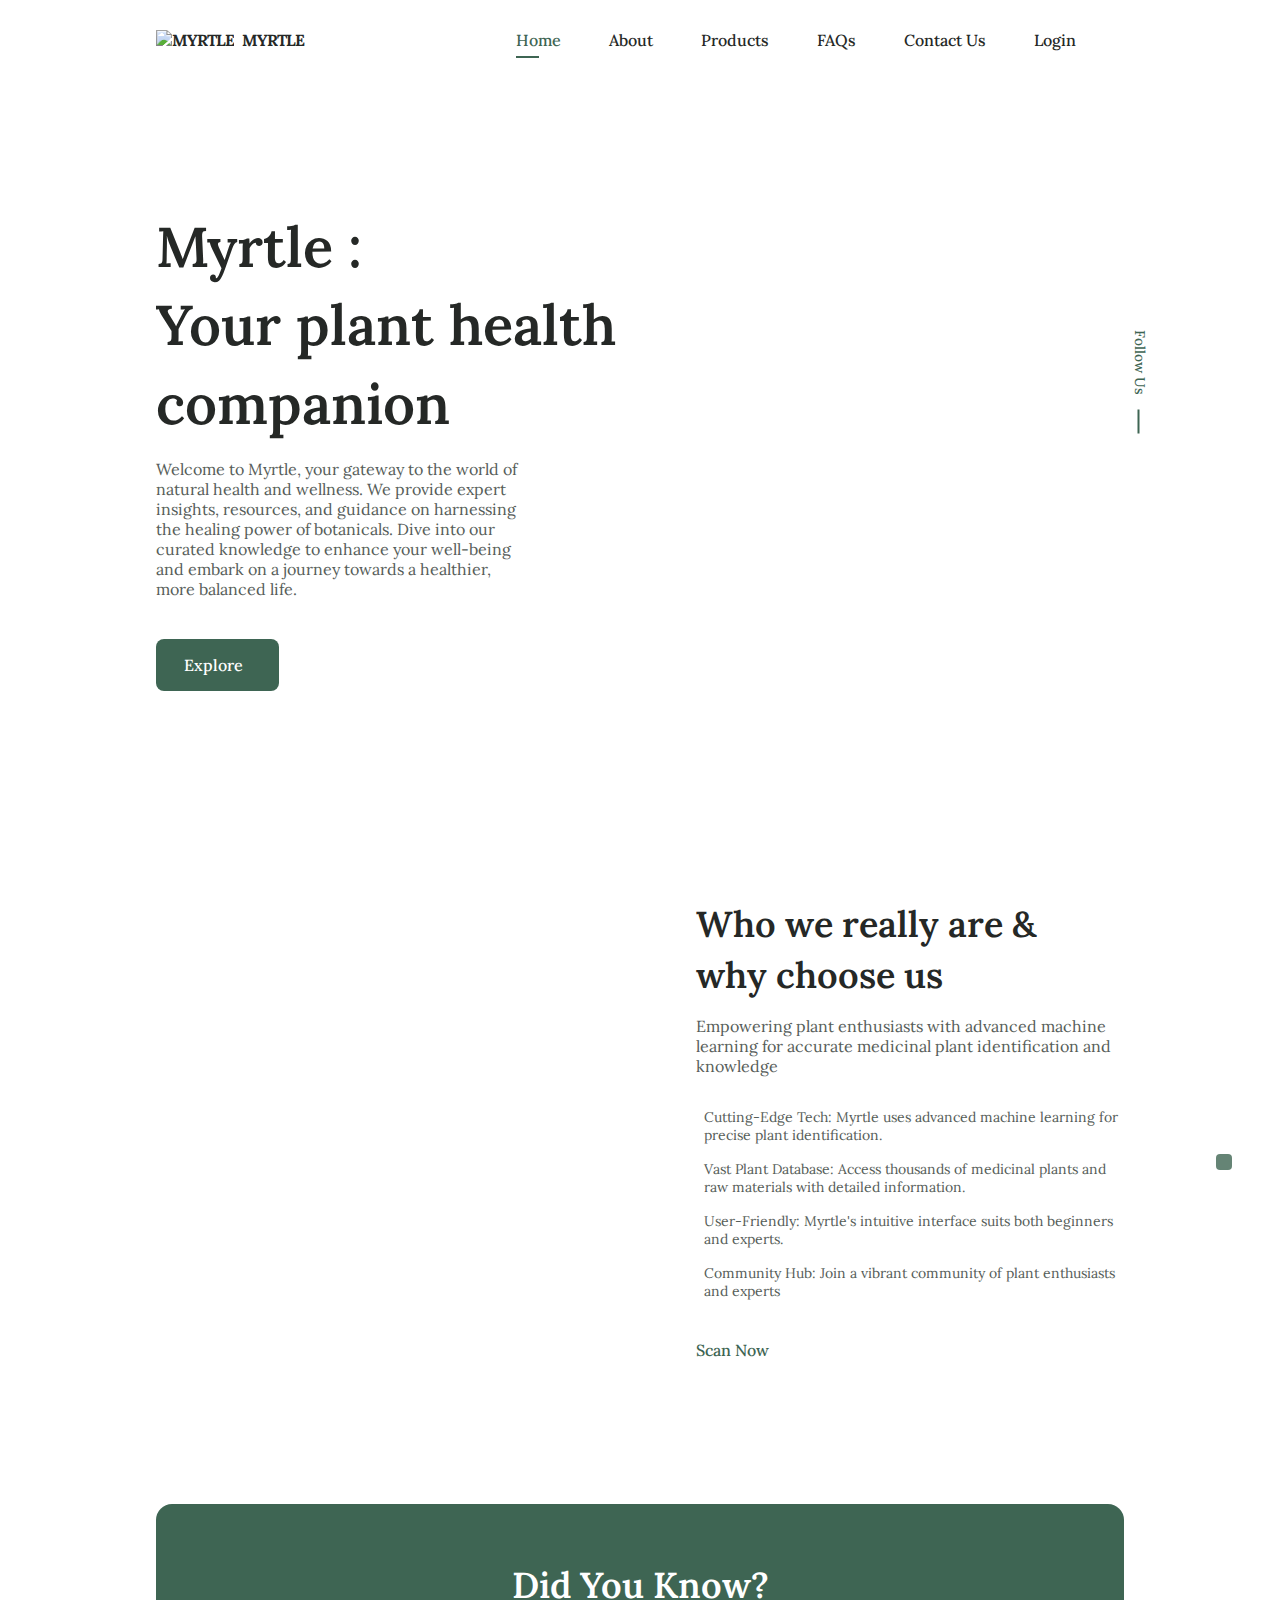
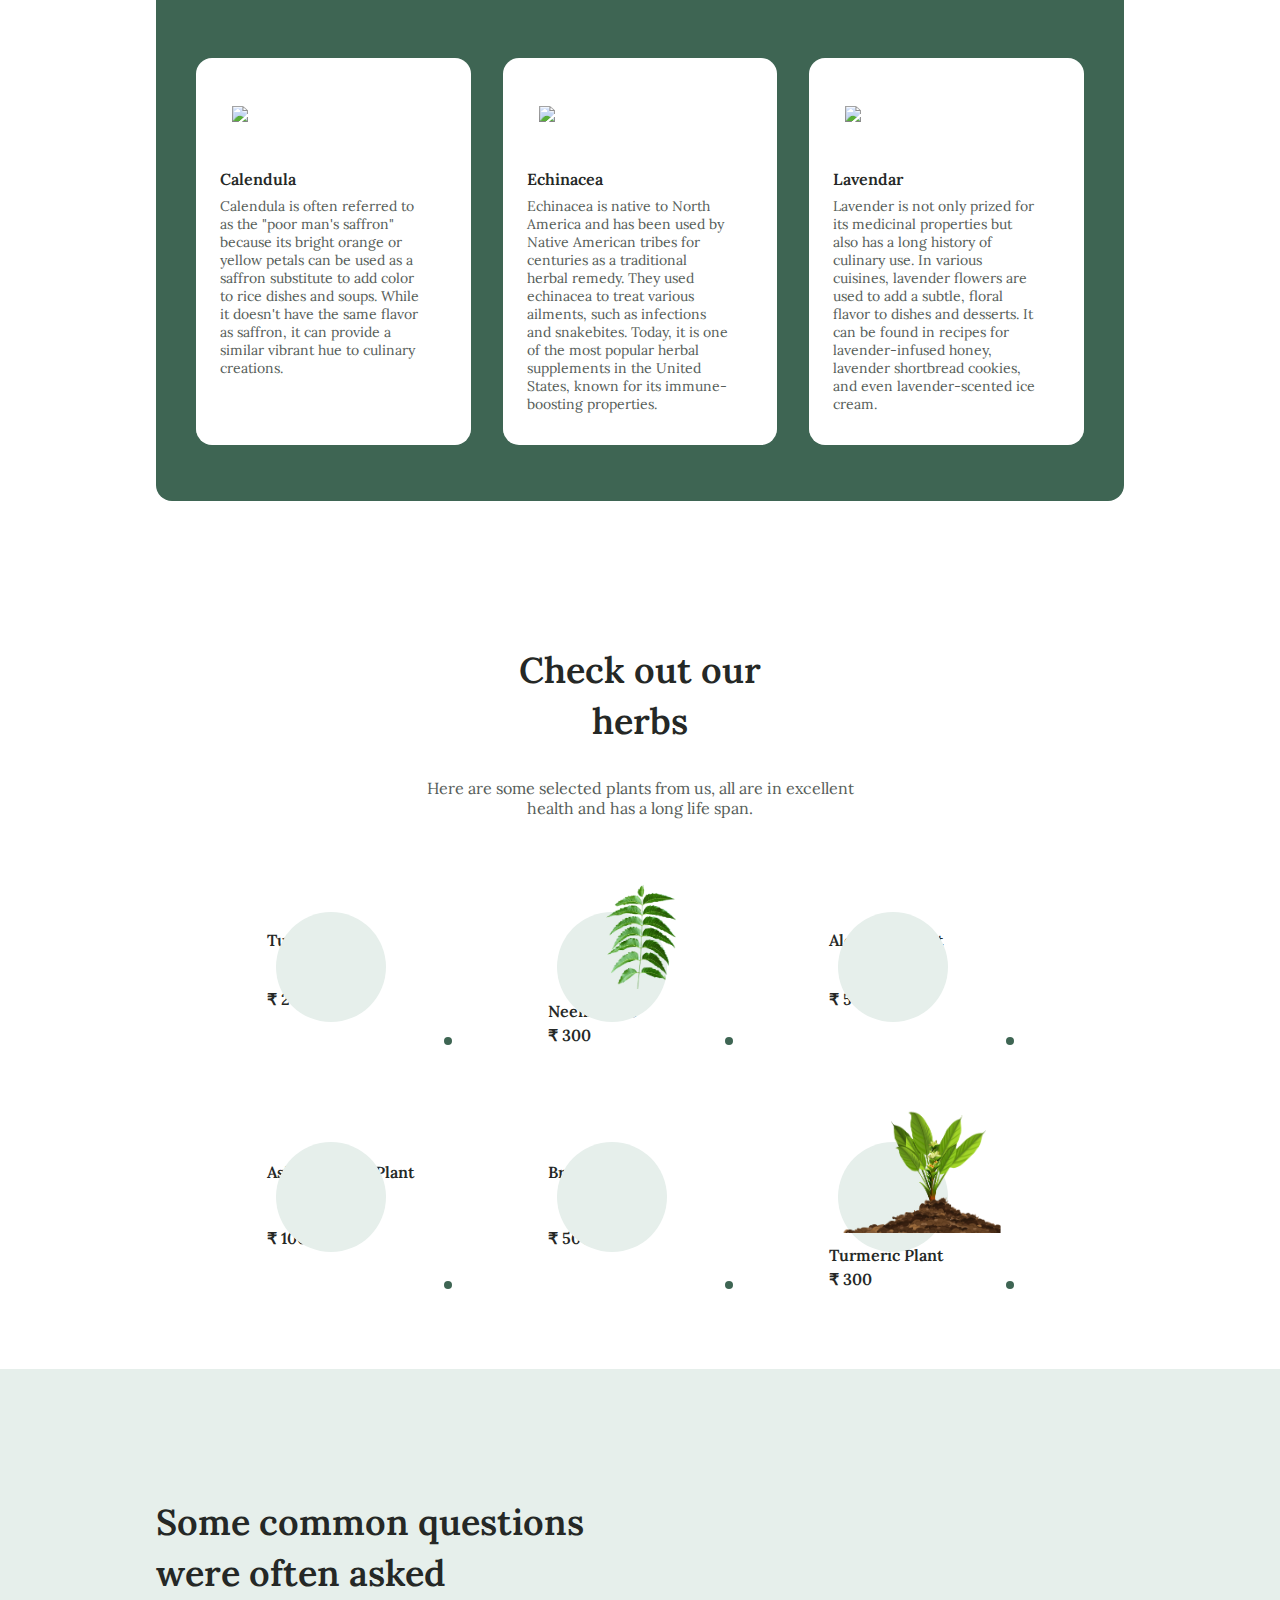
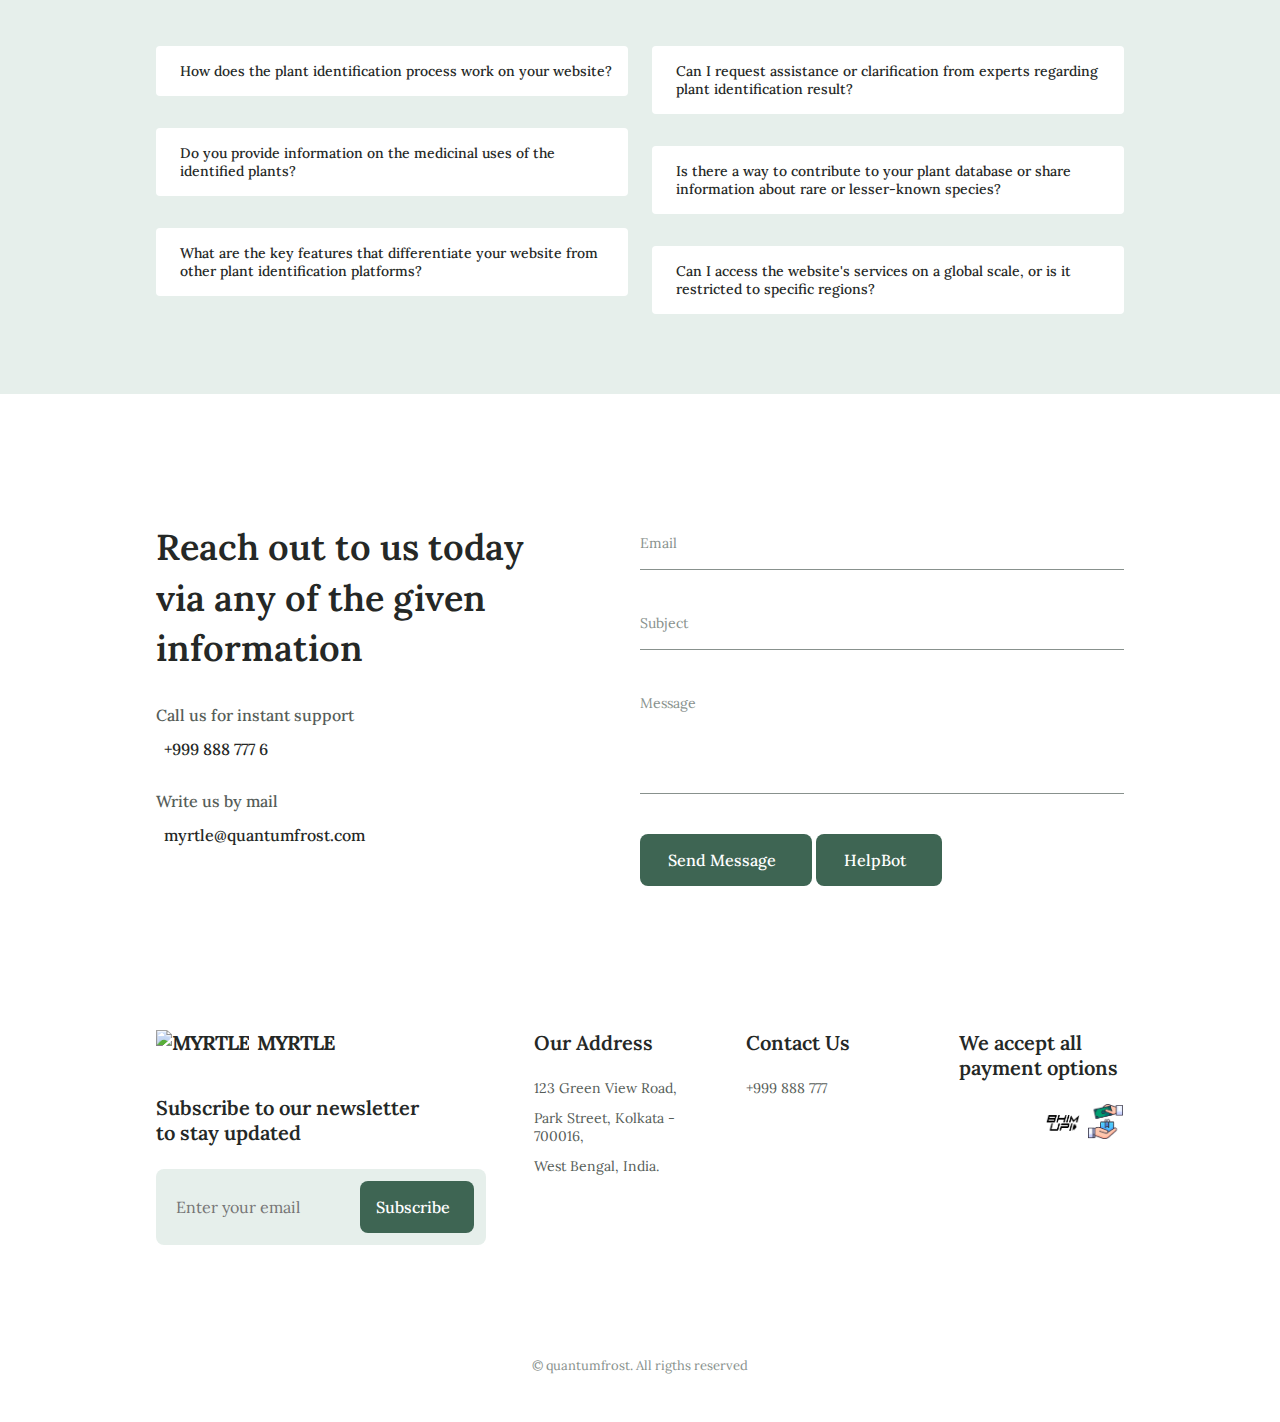
==== commit 58832265: "Updated the bot" ====
--- a/index.html
+++ b/index.html
@@ -4,6 +4,7 @@
 <head>
     <meta charset="UTF-8">
     <meta name="viewport" content="width=device-width, initial-scale=1.0">
+    <script src="https://cdn.jsdelivr.net/npm/@supabase/supabase-js"></script>
 
     <!--=============== FAVICON ===============-->
     <link rel="shortcut icon" href="assets\img\leaves-of-a-plant.png" type="image/x-icon">
@@ -44,7 +45,7 @@
                         <a href="#contact" class="nav__link">Contact Us</a>
                     </li>
                     <li class="nav__item">
-                        <a href="#login" class="nav__link">Login</a>
+                        <a href="assets\login\login.html" class="nav__link">Login</a>
                     </li>
                 </ul>
                 <!-- ... -->
@@ -134,10 +135,15 @@
                             Community Hub: Join a vibrant community of plant enthusiasts and experts
                         </p>
                     </div>
-
-                    <a href="#" class="button--link button--flex">
-                        Scan Now <i class="ri-arrow-right-down-line button__icon"></i>
-                    </a>
+                    <form action="/upload" method="post" enctype="multipart/form-data">
+                        <input type="file" name="picture" accept="image/*" style="display: none;" id="imageInput">
+                        <label for="imageInput" class="button--link button--flex" id="scanButton">
+                            Scan Now <i class="ri-arrow-right-down-line button__icon"></i>
+                        </label>
+                    </form>
+
+
+
                 </div>
             </div>
         </section>
@@ -146,31 +152,51 @@
         <section class="steps section container">
             <div class="steps__bg">
                 <h2 class="section__title-center steps__title">
-                    Steps to know your <br> plants right
+                    Did You Know?
                 </h2>
 
                 <div class="steps__container grid">
+
                     <div class="steps__card">
-                        <div class="steps__card-number">01</div>
-                        <h3 class="steps__card-title">Choose or Take A Photo</h3>
+                        <div class="steps__card-number">
+                            <img src="assets\img\CalendulaMask.png" alt="Plant 2">
+                        </div>
+                        <h3 class="steps__card-title">Calendula</h3>
                         <p class="steps__card-description">
-                            We have a huge library of information which will help you
-                        </p>
-                    </div>
-
+                            Calendula is often referred to as the "poor man's saffron" because its bright orange or
+                            yellow petals can be used as a
+                            saffron substitute to add color to rice dishes and soups. While it doesn't have the same
+                            flavor as saffron, it can
+                            provide a similar vibrant hue to culinary creations.
+
+                        </p>
+                    </div>
                     <div class="steps__card">
-                        <div class="steps__card-number">02</div>
-                        <h3 class="steps__card-title">Know About Your Plant</h3>
+                        <div class="steps__card-number">
+                            <img src="assets\img\EchinaceaMask.png" alt="Plant 1">
+                        </div>
+                        <h3 class="steps__card-title">Echinacea</h3>
                         <p class="steps__card-description">
-                            With Our In House Curated API you get 360 information
+                            Echinacea is native to North America and has been used by Native American tribes for
+                            centuries as a traditional herbal remedy. They used echinacea to treat various ailments,
+                            such as infections and snakebites.
+                            Today, it is one of the most popular herbal supplements in the United States, known for its
+                            immune-boosting properties.
                         </p>
                     </div>
 
                     <div class="steps__card">
-                        <div class="steps__card-number">03</div>
-                        <h3 class="steps__card-title">Wish To Buy ?</h3>
+                        <div class="steps__card-number">
+                            <img src="assets\img\LavendarMask.png" alt="Plant 3">
+                        </div>
+                        <h3 class="steps__card-title">Lavendar</h3>
                         <p class="steps__card-description">
-                            Our buying & delivery process is easy, you receive the plant direct to your door.
+                            Lavender is not only prized for its medicinal properties but also has a long history of
+                            culinary use. In various cuisines, lavender flowers are used to add a subtle, floral flavor
+                            to dishes and desserts.
+                            It can be found in recipes for lavender-infused honey, lavender shortbread cookies, and even
+                            lavender-scented ice
+                            cream.
                         </p>
                     </div>
                 </div>
@@ -387,7 +413,9 @@
                         </div>
                     </div>
                 </div>
-            </div>
+
+            </div>
+
         </section>
 
         <!--==================== CONTACT ====================-->
@@ -403,7 +431,7 @@
                             <h3 class="contact__subtitle">Call us for instant support</h3>
                             <span class="contact__description">
                                 <i class="ri-phone-line contact__icon"></i>
-                                +999 888 777
+                                +999 888 777 6
                             </span>
                         </div>
 
@@ -439,10 +467,17 @@
                         Send Message
                         <i class="ri-arrow-right-up-line button__icon"></i>
                     </button>
-                    <button class="button button--flex">
+                    <button id="toggleIframeButton" class="button button--flex">
                         HelpBot
                         <i class="ri-arrow-right-up-line button__icon"></i>
                     </button>
+                    <div id="iframeContainer" style="display: none;">
+                        <iframe id="myIframe" src="https://www.chatbase.co/chatbot-iframe/uY4JyLNeXaa1JrGwHCHV-"
+                            width="100%" style="min-height: 600px; padding: 20px; border: none; border-radius: 30px;"
+                            frameborder="0"></iframe>
+                    </div>
+
+
                 </form>
             </div>
         </section>
@@ -526,8 +561,14 @@
     <!--=============== SCROLL REVEAL ===============-->
     <script src="assets/js/scrollreveal.min.js"></script>
 
+
+
+
+    <script src="assets/js/index.js"></script>
     <!--=============== MAIN JS ===============-->
     <script src="assets/js/main.js"></script>
+    <script src="assets/js/supabase.js"></script>
+
 </body>
 
 </html>--- a/assets/css/styles.css
+++ b/assets/css/styles.css
@@ -1,5 +1,7 @@
 /*=============== GOOGLE FONTS ===============*/
 @import url('https://fonts.googleapis.com/css2?family=Lora:wght@400;500;600;700&display=swap');
+
+
 
 /*=============== VARIABLES CSS ===============*/
 :root {
@@ -471,10 +473,8 @@
 
 .steps__card-number {
   display: inline-block;
-  background-color: var(--first-color-alt);
   color: #FFF;
   padding: .5rem .75rem;
-  border-radius: .25rem;
   font-size: var(--h2-font-size);
   margin-bottom: var(--mb-1-5);
   transition: .3s;
@@ -618,6 +618,7 @@
   box-shadow: 0 2px 8px hsla(var(--hue), 4%, 15%, .15);
 }
 
+
 /*Rotate icon, change color of titles and background*/
 .accordion-open .questions__header,
 .accordion-open .questions__content {
@@ -722,18 +723,6 @@
   top: -.75rem;
   font-size: var(--smaller-font-size);
   z-index: 10;
-}
-
-.nav__link#login {
-  background-color: #007bff;
-  color: #fff;
-  padding: 10px 20px;
-  border-radius: 5px;
-  text-decoration: none;
-}
-
-.nav__link#login:hover {
-  background-color: #0056b3;
 }
 
 /*=============== FOOTER ===============*/
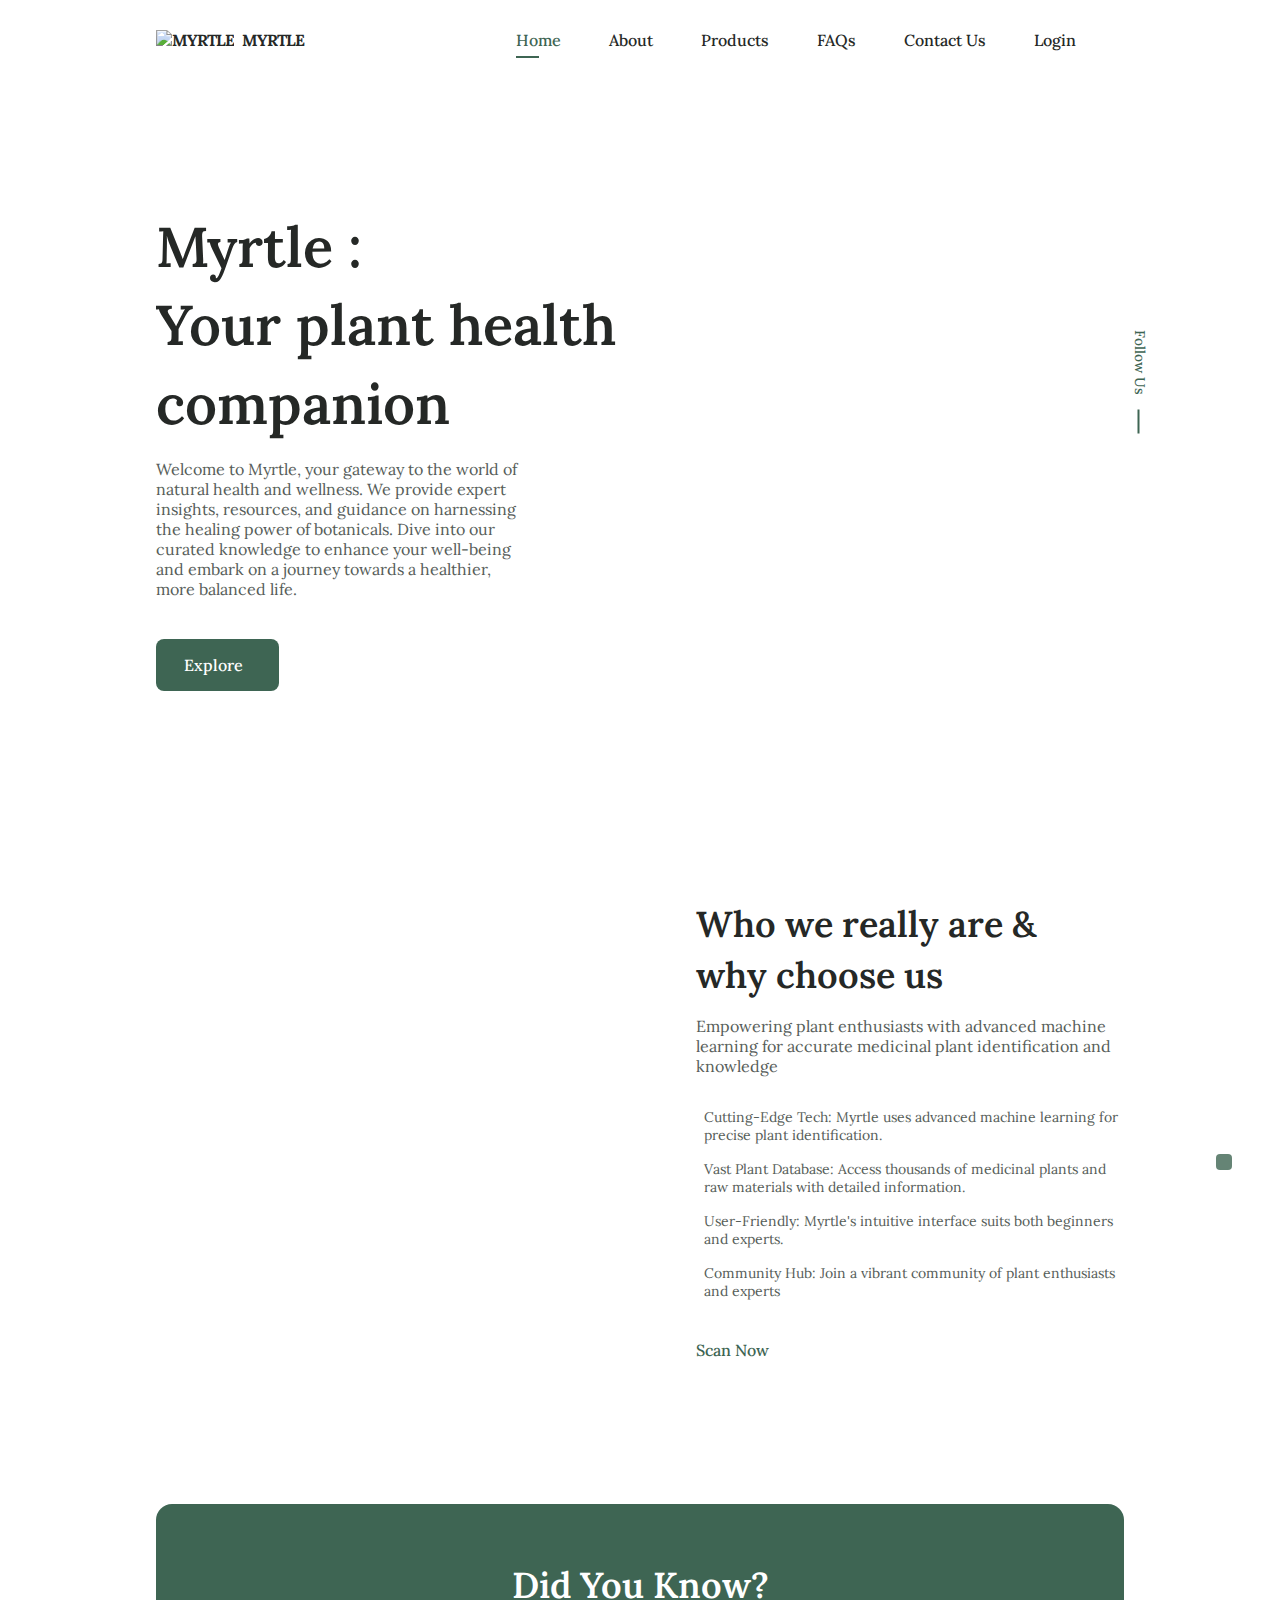
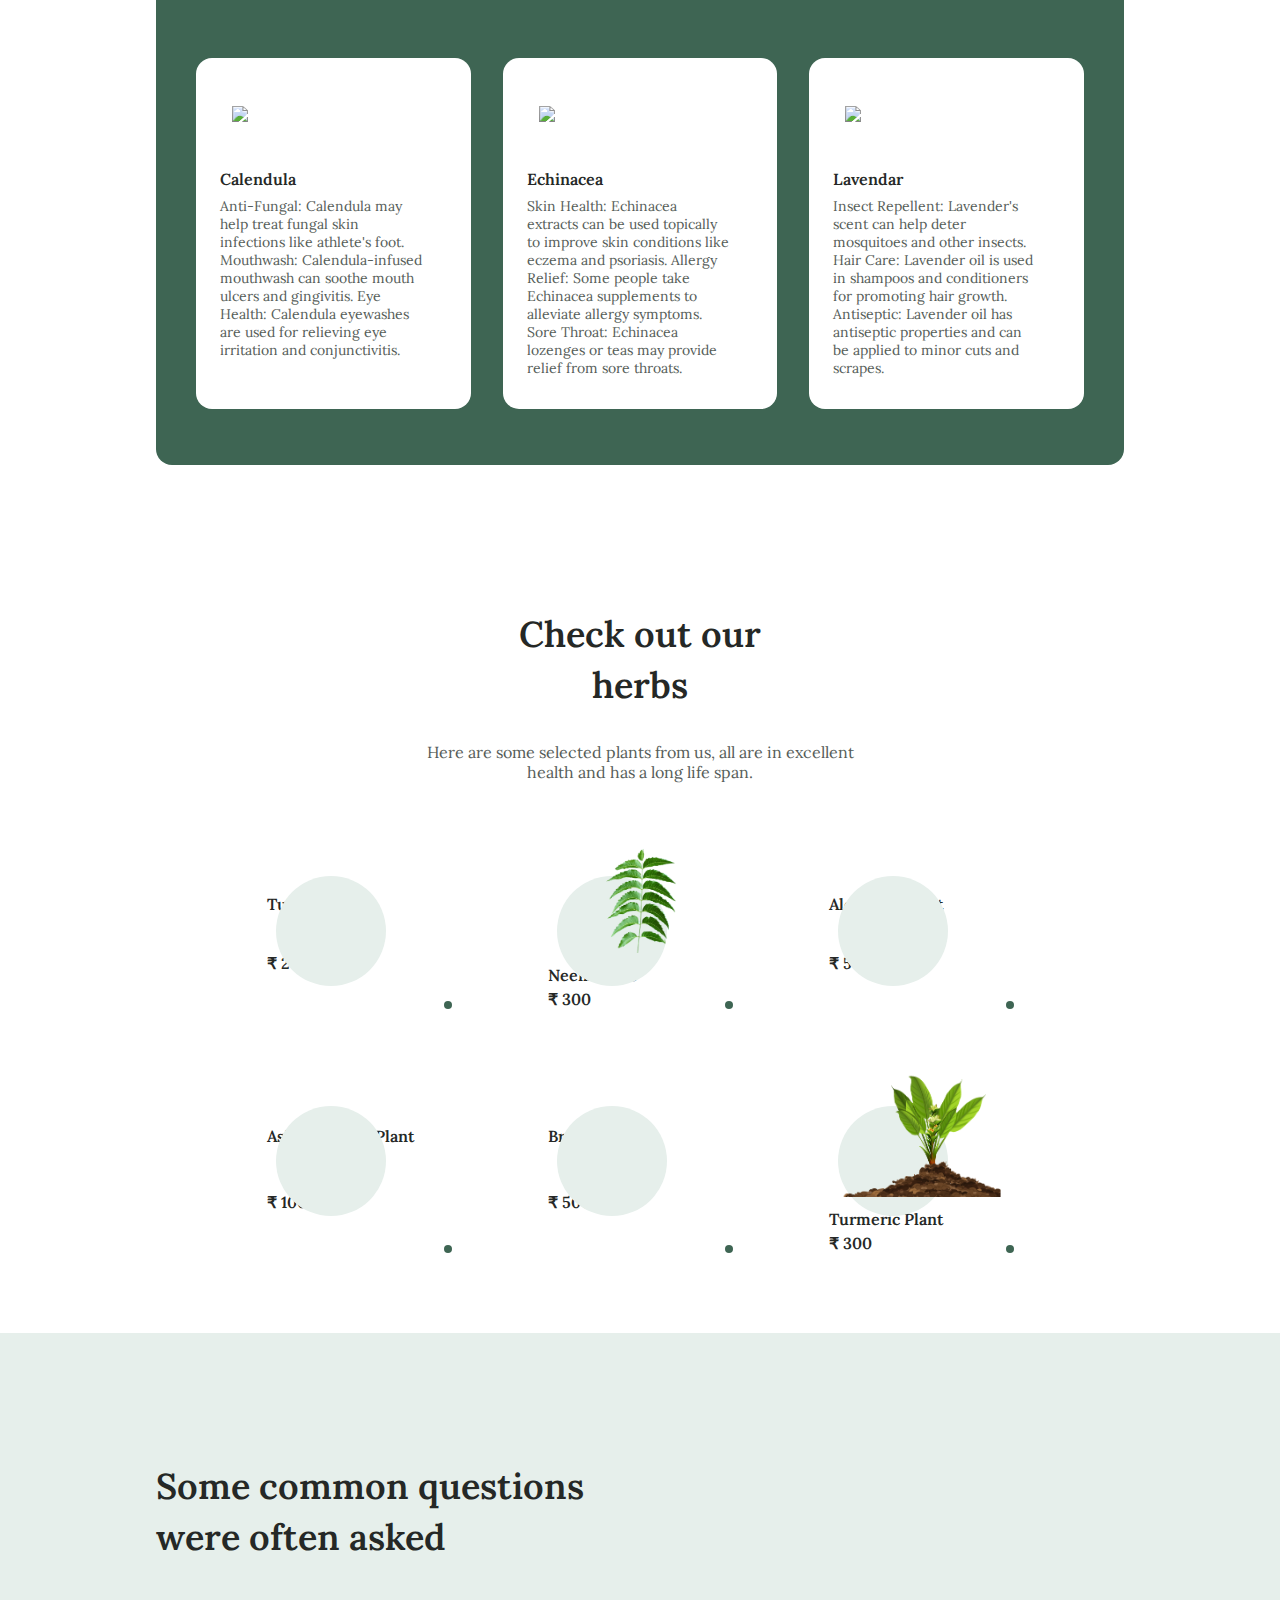
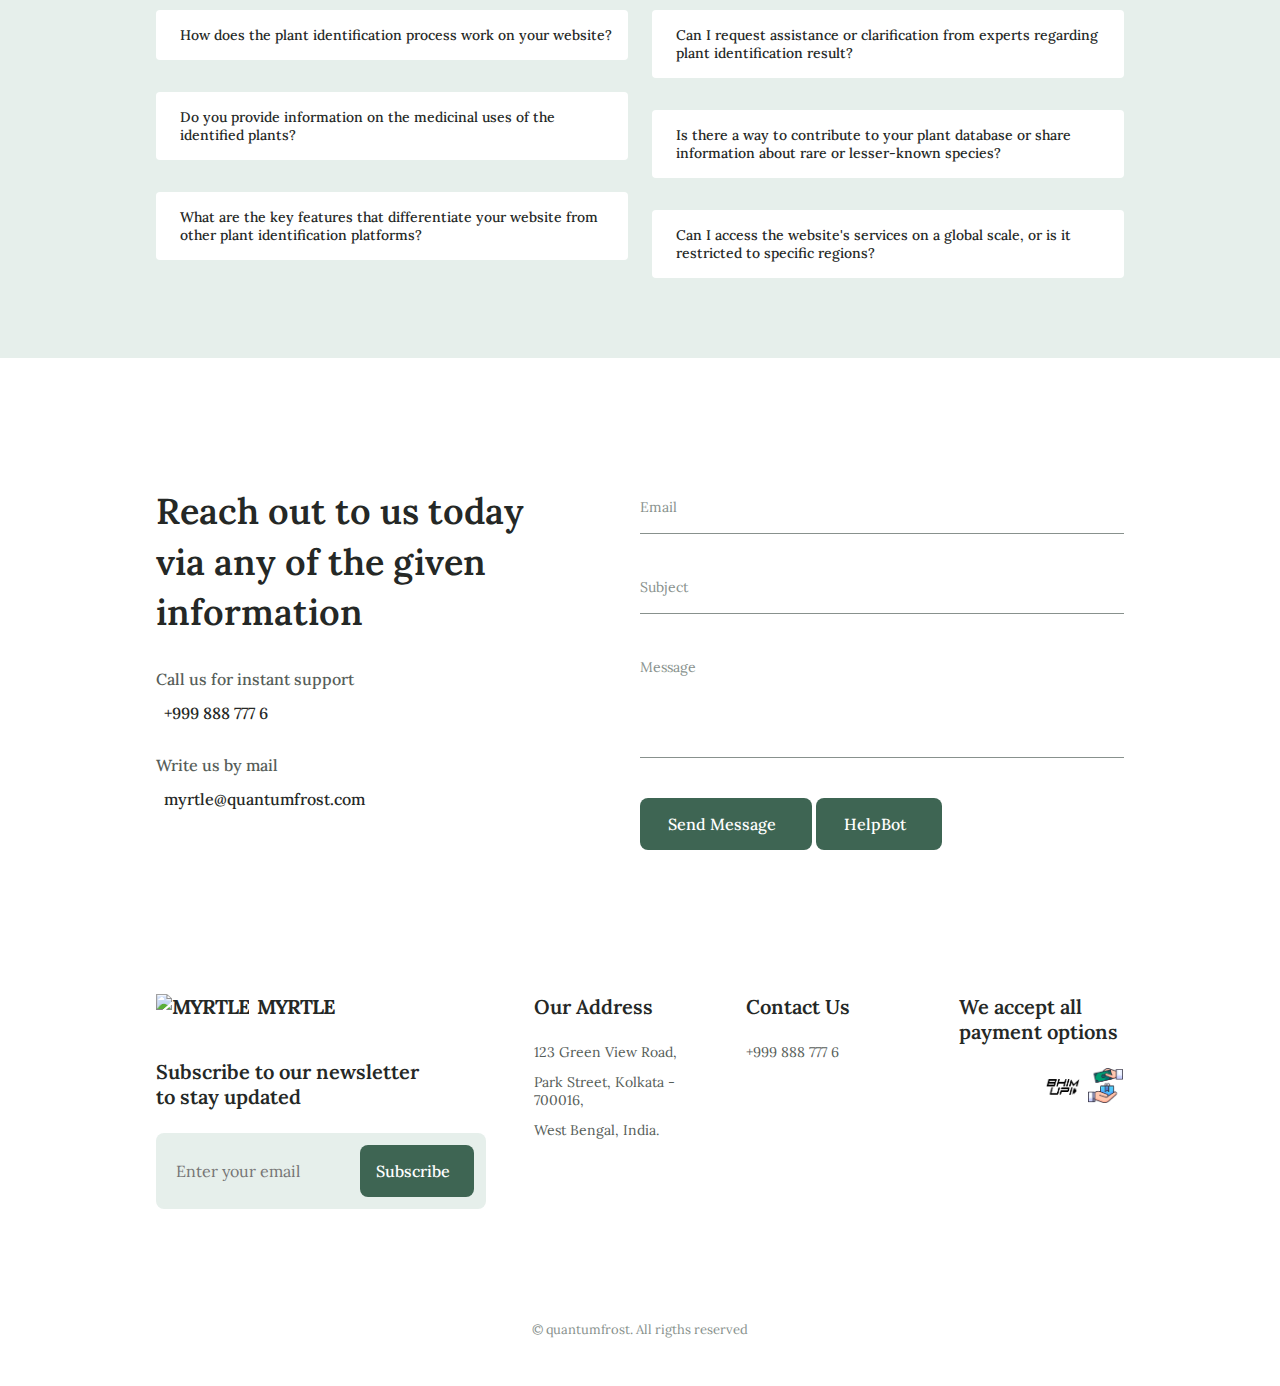
==== commit 6e888e3e: "init" ====
--- a/index.html
+++ b/index.html
@@ -15,6 +15,8 @@
 
     <!--=============== CSS ===============-->
     <link rel="stylesheet" href="assets/css/styles.css">
+
+
 
     <title>Myrtle</title>
 </head>
@@ -141,9 +143,6 @@
                             Scan Now <i class="ri-arrow-right-down-line button__icon"></i>
                         </label>
                     </form>
-
-
-
                 </div>
             </div>
         </section>
@@ -163,12 +162,9 @@
                         </div>
                         <h3 class="steps__card-title">Calendula</h3>
                         <p class="steps__card-description">
-                            Calendula is often referred to as the "poor man's saffron" because its bright orange or
-                            yellow petals can be used as a
-                            saffron substitute to add color to rice dishes and soups. While it doesn't have the same
-                            flavor as saffron, it can
-                            provide a similar vibrant hue to culinary creations.
-
+                            Anti-Fungal: Calendula may help treat fungal skin infections like athlete's foot.
+                            Mouthwash: Calendula-infused mouthwash can soothe mouth ulcers and gingivitis.
+                            Eye Health: Calendula eyewashes are used for relieving eye irritation and conjunctivitis.
                         </p>
                     </div>
                     <div class="steps__card">
@@ -177,11 +173,10 @@
                         </div>
                         <h3 class="steps__card-title">Echinacea</h3>
                         <p class="steps__card-description">
-                            Echinacea is native to North America and has been used by Native American tribes for
-                            centuries as a traditional herbal remedy. They used echinacea to treat various ailments,
-                            such as infections and snakebites.
-                            Today, it is one of the most popular herbal supplements in the United States, known for its
-                            immune-boosting properties.
+                            Skin Health: Echinacea extracts can be used topically to improve skin conditions like eczema
+                            and psoriasis.
+                            Allergy Relief: Some people take Echinacea supplements to alleviate allergy symptoms.
+                            Sore Throat: Echinacea lozenges or teas may provide relief from sore throats.
                         </p>
                     </div>
 
@@ -191,12 +186,10 @@
                         </div>
                         <h3 class="steps__card-title">Lavendar</h3>
                         <p class="steps__card-description">
-                            Lavender is not only prized for its medicinal properties but also has a long history of
-                            culinary use. In various cuisines, lavender flowers are used to add a subtle, floral flavor
-                            to dishes and desserts.
-                            It can be found in recipes for lavender-infused honey, lavender shortbread cookies, and even
-                            lavender-scented ice
-                            cream.
+                            Insect Repellent: Lavender's scent can help deter mosquitoes and other insects.
+                            Hair Care: Lavender oil is used in shampoos and conditioners for promoting hair growth.
+                            Antiseptic: Lavender oil has antiseptic properties and can be applied to minor cuts and
+                            scrapes.
                         </p>
                     </div>
                 </div>
@@ -244,7 +237,7 @@
                 <article class="product__card">
                     <div class="product__circle"></div>
 
-                    <img src="assets/img/product3.png" alt="" class="product__img">
+                    <img src="assets/img/AloeRb.png" alt="" class="product__img">
 
                     <h3 class="product__title">Aloe Vera Plant</h3>
                     <span class="product__price">₹ 500</span>
@@ -520,7 +513,7 @@
                 <h3 class="footer__title">Contact Us</h3>
 
                 <ul class="footer__data">
-                    <li class="footer__information">+999 888 777</li>
+                    <li class="footer__information">+999 888 777 6</li>
 
                     <div class="footer__social">
                         <a href="https://www.facebook.com/" class="footer__social-link">
